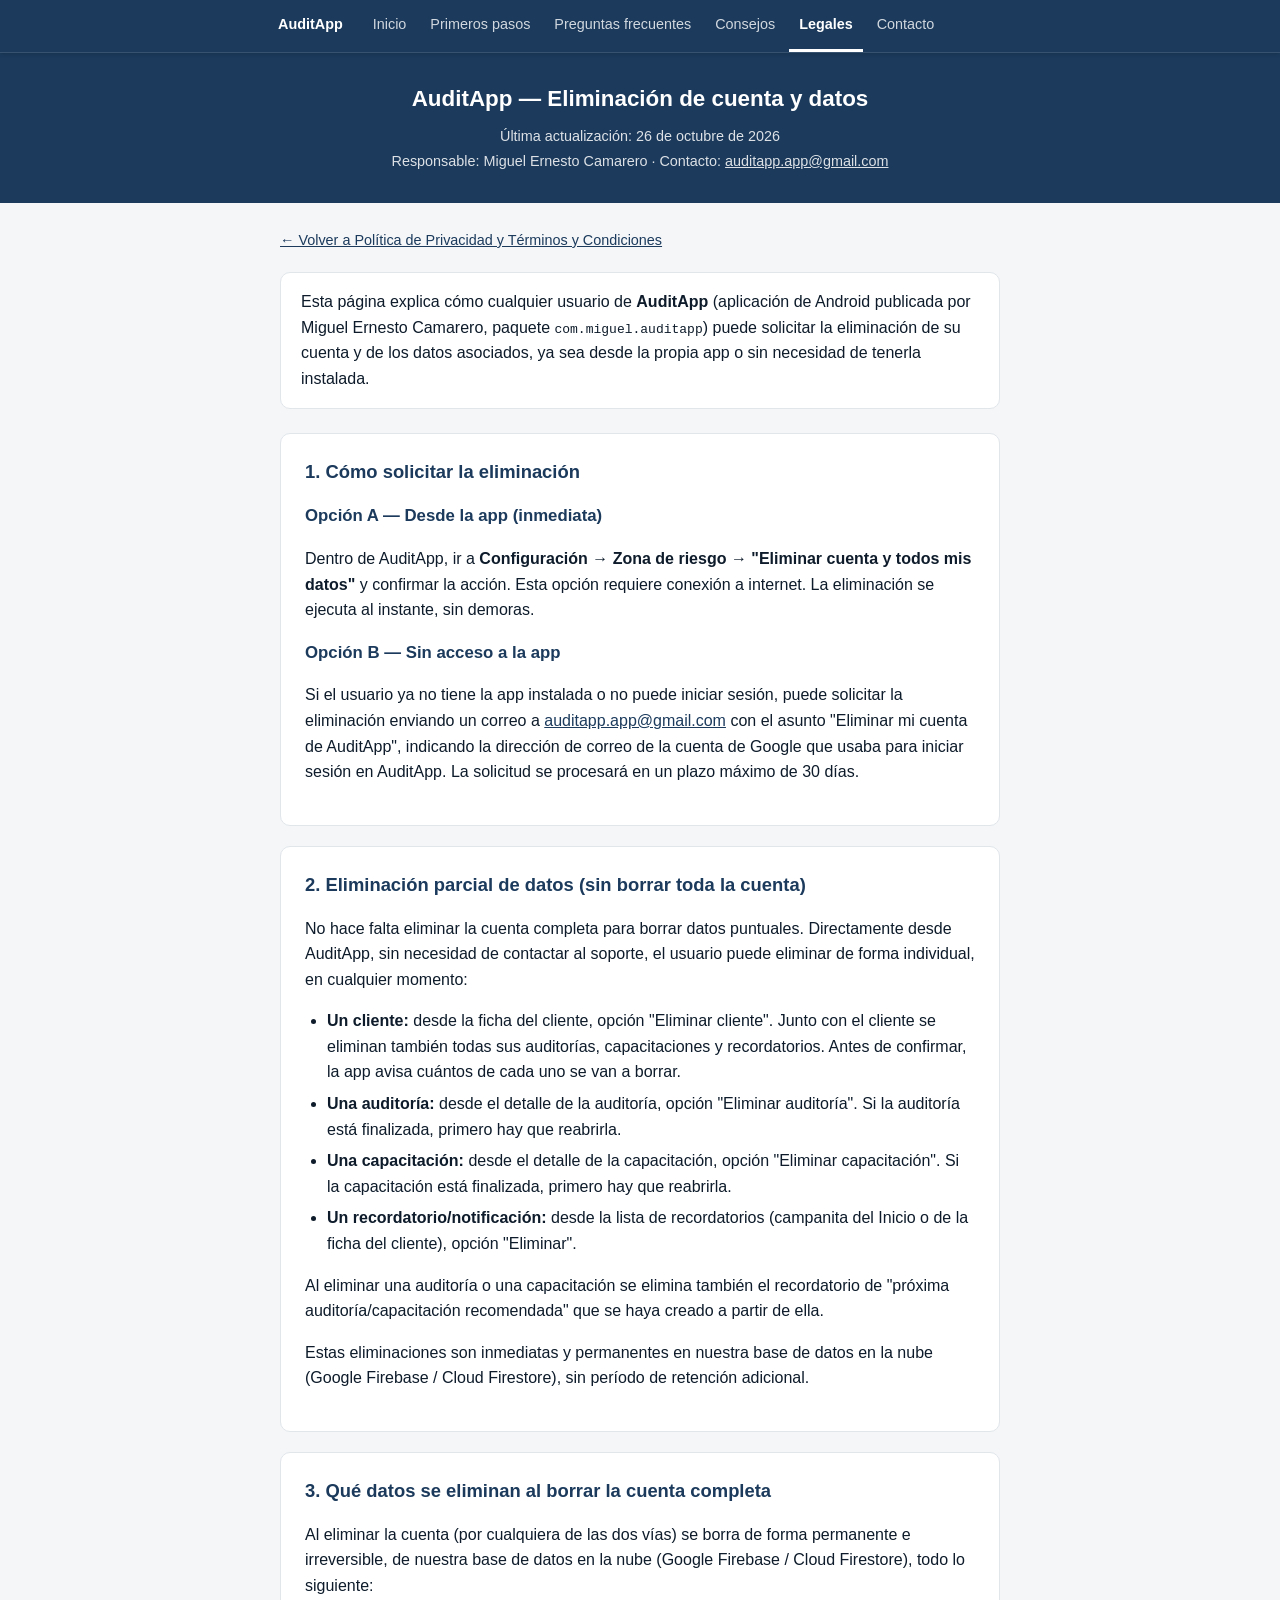
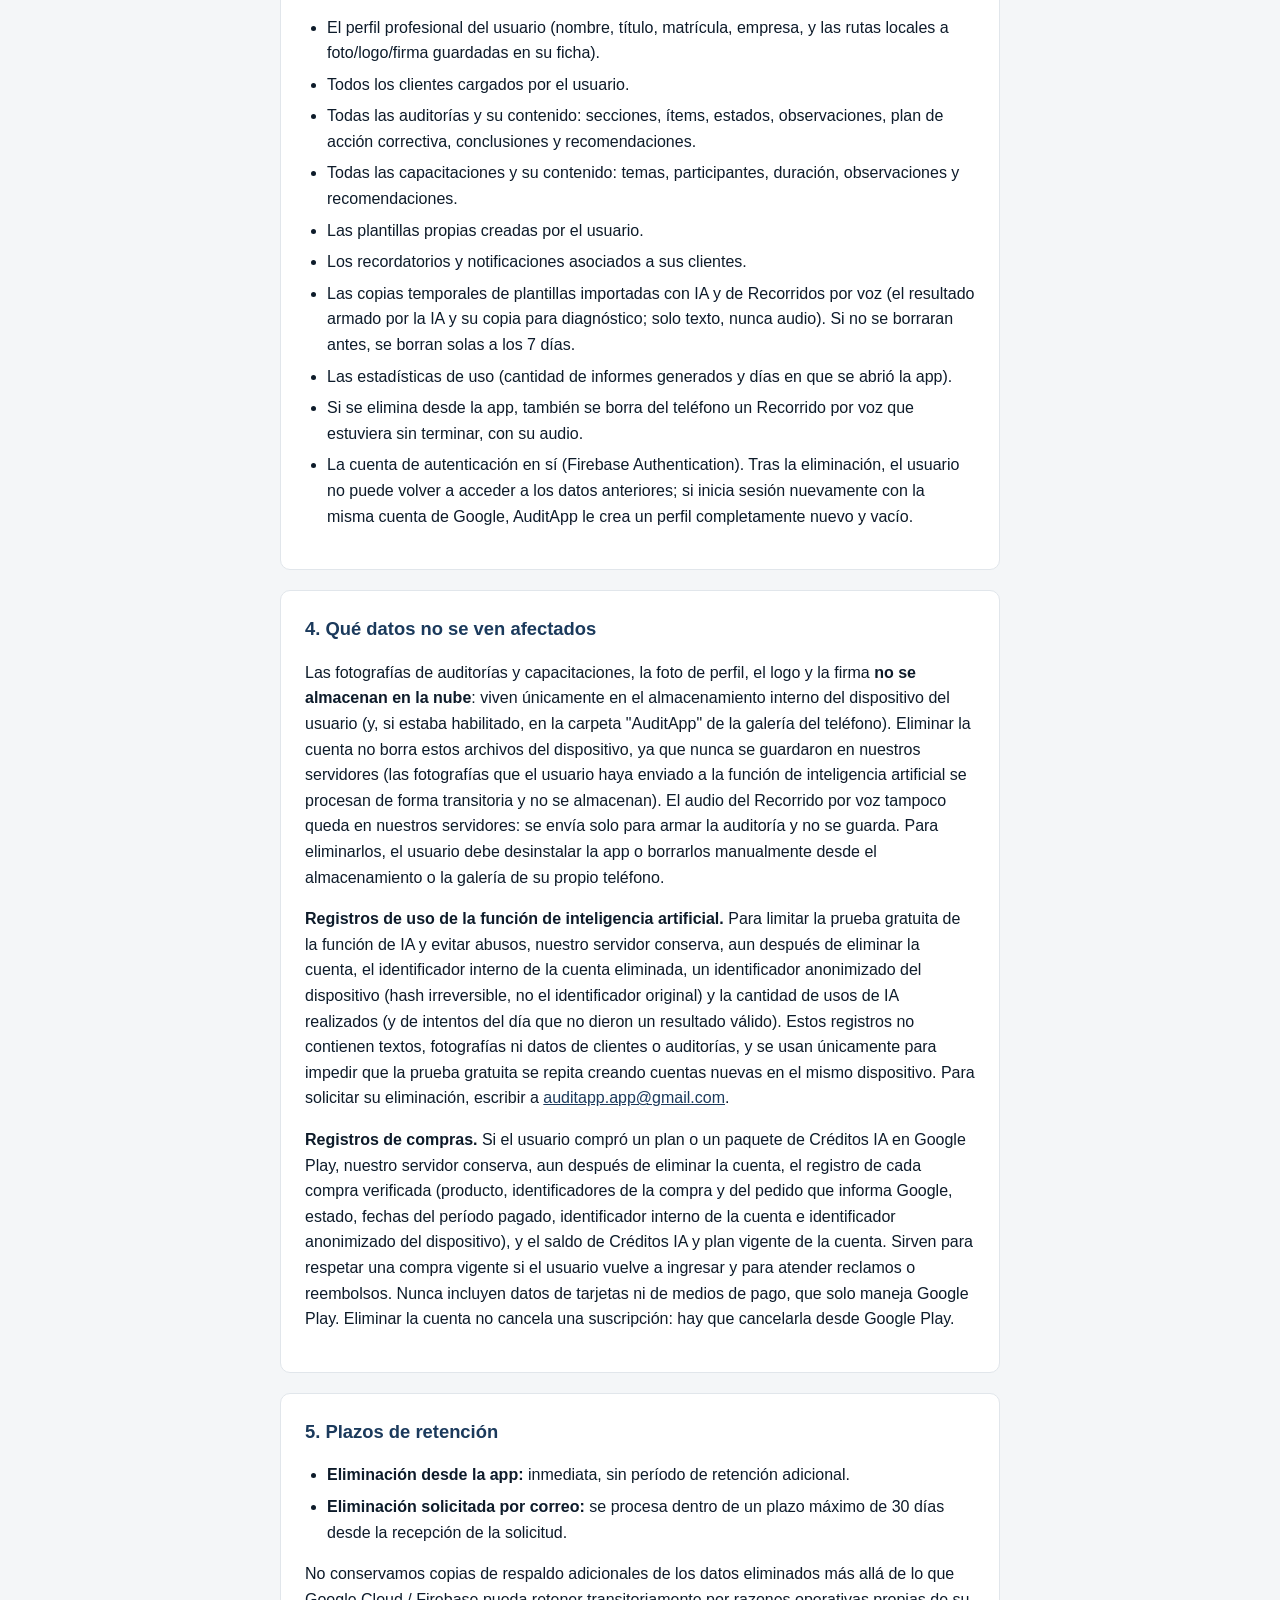
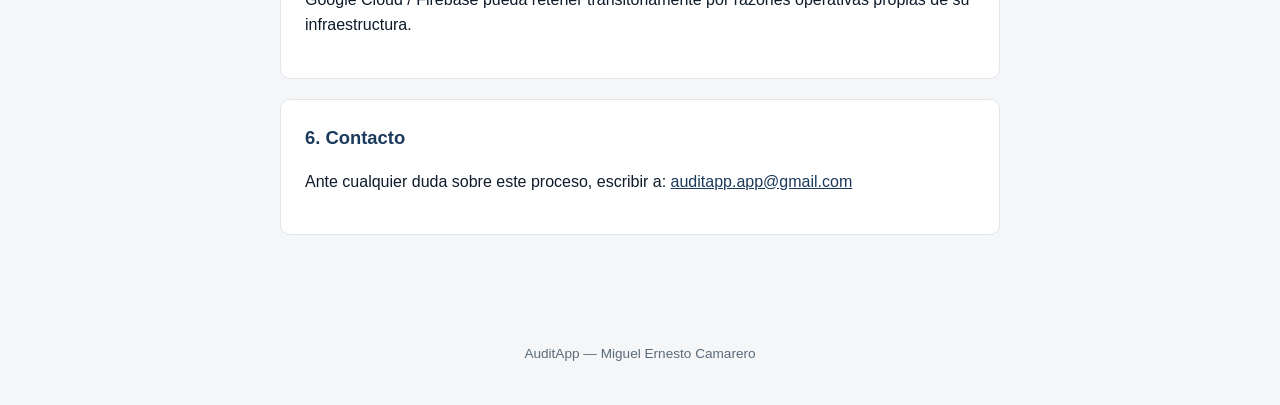
==== borrar-cuenta.html @ 8ed447f0 "Fecha de publicación de los textos de la 1.4.0: 26 de octubre de 2026" ====
<!doctype html>
<html lang="es">
<head>
<meta charset="utf-8">
<meta name="viewport" content="width=device-width, initial-scale=1">
<title>AuditApp — Eliminación de cuenta y datos</title>
<style>
  :root {
    color-scheme: light;
    --azul: #1B3A5C;
    --texto: #0D1B2A;
    --texto-sec: #5A6A7A;
    --fondo: #F4F6F8;
    --borde: #E1E6EB;
  }
  * { box-sizing: border-box; }
  body {
    margin: 0;
    background: var(--fondo);
    color: var(--texto);
    font-family: -apple-system, BlinkMacSystemFont, "Segoe UI", Roboto, Helvetica, Arial, sans-serif;
    line-height: 1.6;
  }
  header {
    background: var(--azul);
    color: #fff;
    padding: 28px 20px;
    text-align: center;
  }
  header h1 {
    margin: 0 0 8px;
    font-size: 1.4rem;
  }
  header p {
    margin: 2px 0;
    opacity: 0.85;
    font-size: 0.9rem;
  }
  main {
    max-width: 760px;
    margin: 0 auto;
    padding: 24px 20px 64px;
  }
  .intro {
    background: #fff;
    border: 1px solid var(--borde);
    border-radius: 10px;
    padding: 16px 20px;
    margin-bottom: 24px;
  }
  section {
    background: #fff;
    border: 1px solid var(--borde);
    border-radius: 10px;
    padding: 8px 24px 24px;
    margin-bottom: 20px;
  }
  h2 {
    color: var(--azul);
    font-size: 1.15rem;
  }
  h3 {
    color: var(--azul);
    font-size: 1.05rem;
    margin-bottom: 6px;
  }
  ul { padding-left: 22px; }
  li { margin-bottom: 6px; }
  strong.important {
    color: #C62828;
  }
  a { color: var(--azul); }
  .volver {
    display: inline-block;
    margin-bottom: 20px;
    font-size: 0.9rem;
  }
  footer {
    text-align: center;
    color: var(--texto-sec);
    font-size: 0.85rem;
    padding: 24px 20px 40px;
  }
</style>
</head>
<body>
<!-- Menú del sitio de ayuda (estilos propios para no tocar los de esta página) -->
<style>
  html{scroll-padding-top:60px}
  .sitio-nav{background:#1B3A5C;position:sticky;top:0;z-index:10;box-shadow:0 1px 4px rgba(0,0,0,.15);border-bottom:1px solid rgba(255,255,255,.12)}
  .sitio-nav .barra{max-width:760px;margin:0 auto;display:flex;align-items:center;gap:4px;padding:0 8px;overflow-x:auto;scrollbar-width:none}
  .sitio-nav .barra::-webkit-scrollbar{display:none}
  .sitio-nav a{flex:0 0 auto;color:rgba(255,255,255,.8);text-decoration:none;font-size:.9rem;padding:13px 10px;border-bottom:3px solid transparent;white-space:nowrap}
  .sitio-nav a:hover{color:#fff}
  .sitio-nav a[aria-current="page"]{color:#fff;font-weight:600;border-bottom-color:#fff}
  .sitio-nav a.marca{color:#fff;font-weight:700;margin-right:6px}
</style>
<nav class="sitio-nav" aria-label="Menú principal">
  <div class="barra">
    <a class="marca" href="inicio.html">AuditApp</a>
    <a href="inicio.html">Inicio</a>
    <a href="primeros-pasos.html">Primeros pasos</a>
    <a href="preguntas-frecuentes.html">Preguntas frecuentes</a>
    <a href="consejos.html">Consejos</a>
    <a href="legales.html" aria-current="page">Legales</a>
    <a href="contacto.html">Contacto</a>
  </div>
</nav>

<header>
  <h1>AuditApp — Eliminación de cuenta y datos</h1>
  <p>Última actualización: 26 de octubre de 2026</p>
  <p>Responsable: Miguel Ernesto Camarero · Contacto: <a href="mailto:auditapp.app@gmail.com" style="color:#fff;">auditapp.app@gmail.com</a></p>
</header>

<main>
  <a class="volver" href="./index.html">&larr; Volver a Política de Privacidad y Términos y Condiciones</a>

  <div class="intro">
    <p style="margin:0;">Esta página explica cómo cualquier usuario de <strong>AuditApp</strong> (aplicación de Android publicada por Miguel Ernesto Camarero, paquete <code>com.miguel.auditapp</code>) puede solicitar la eliminación de su cuenta y de los datos asociados, ya sea desde la propia app o sin necesidad de tenerla instalada.</p>
  </div>

  <section>
    <h2>1. Cómo solicitar la eliminación</h2>

    <h3>Opción A — Desde la app (inmediata)</h3>
    <p>Dentro de AuditApp, ir a <strong>Configuración → Zona de riesgo → "Eliminar cuenta y todos mis datos"</strong> y confirmar la acción. Esta opción requiere conexión a internet. La eliminación se ejecuta al instante, sin demoras.</p>

    <h3>Opción B — Sin acceso a la app</h3>
    <p>Si el usuario ya no tiene la app instalada o no puede iniciar sesión, puede solicitar la eliminación enviando un correo a <a href="mailto:auditapp.app@gmail.com?subject=Eliminar%20mi%20cuenta%20de%20AuditApp">auditapp.app@gmail.com</a> con el asunto "Eliminar mi cuenta de AuditApp", indicando la dirección de correo de la cuenta de Google que usaba para iniciar sesión en AuditApp. La solicitud se procesará en un plazo máximo de 30 días.</p>
  </section>

  <section>
    <h2>2. Eliminación parcial de datos (sin borrar toda la cuenta)</h2>
    <p>No hace falta eliminar la cuenta completa para borrar datos puntuales. Directamente desde AuditApp, sin necesidad de contactar al soporte, el usuario puede eliminar de forma individual, en cualquier momento:</p>
    <ul>
      <li><strong>Un cliente:</strong> desde la ficha del cliente, opción "Eliminar cliente". Junto con el cliente se eliminan también todas sus auditorías, capacitaciones y recordatorios. Antes de confirmar, la app avisa cuántos de cada uno se van a borrar.</li>
      <li><strong>Una auditoría:</strong> desde el detalle de la auditoría, opción "Eliminar auditoría". Si la auditoría está finalizada, primero hay que reabrirla.</li>
      <li><strong>Una capacitación:</strong> desde el detalle de la capacitación, opción "Eliminar capacitación". Si la capacitación está finalizada, primero hay que reabrirla.</li>
      <li><strong>Un recordatorio/notificación:</strong> desde la lista de recordatorios (campanita del Inicio o de la ficha del cliente), opción "Eliminar".</li>
    </ul>
    <p>Al eliminar una auditoría o una capacitación se elimina también el recordatorio de "próxima auditoría/capacitación recomendada" que se haya creado a partir de ella.</p>
    <p>Estas eliminaciones son inmediatas y permanentes en nuestra base de datos en la nube (Google Firebase / Cloud Firestore), sin período de retención adicional.</p>
  </section>

  <section>
    <h2>3. Qué datos se eliminan al borrar la cuenta completa</h2>
    <p>Al eliminar la cuenta (por cualquiera de las dos vías) se borra de forma permanente e irreversible, de nuestra base de datos en la nube (Google Firebase / Cloud Firestore), todo lo siguiente:</p>
    <ul>
      <li>El perfil profesional del usuario (nombre, título, matrícula, empresa, y las rutas locales a foto/logo/firma guardadas en su ficha).</li>
      <li>Todos los clientes cargados por el usuario.</li>
      <li>Todas las auditorías y su contenido: secciones, ítems, estados, observaciones, plan de acción correctiva, conclusiones y recomendaciones.</li>
      <li>Todas las capacitaciones y su contenido: temas, participantes, duración, observaciones y recomendaciones.</li>
      <li>Las plantillas propias creadas por el usuario.</li>
      <li>Los recordatorios y notificaciones asociados a sus clientes.</li>
      <li>Las copias temporales de plantillas importadas con IA y de Recorridos por voz (el resultado armado por la IA y su copia para diagnóstico; solo texto, nunca audio). Si no se borraran antes, se borran solas a los 7 días.</li>
      <li>Las estadísticas de uso (cantidad de informes generados y días en que se abrió la app).</li>
      <li>Si se elimina desde la app, también se borra del teléfono un Recorrido por voz que estuviera sin terminar, con su audio.</li>
      <li>La cuenta de autenticación en sí (Firebase Authentication). Tras la eliminación, el usuario no puede volver a acceder a los datos anteriores; si inicia sesión nuevamente con la misma cuenta de Google, AuditApp le crea un perfil completamente nuevo y vacío.</li>
    </ul>
  </section>

  <section>
    <h2>4. Qué datos no se ven afectados</h2>
    <p>Las fotografías de auditorías y capacitaciones, la foto de perfil, el logo y la firma <strong>no se almacenan en la nube</strong>: viven únicamente en el almacenamiento interno del dispositivo del usuario (y, si estaba habilitado, en la carpeta "AuditApp" de la galería del teléfono). Eliminar la cuenta no borra estos archivos del dispositivo, ya que nunca se guardaron en nuestros servidores (las fotografías que el usuario haya enviado a la función de inteligencia artificial se procesan de forma transitoria y no se almacenan). El audio del Recorrido por voz tampoco queda en nuestros servidores: se envía solo para armar la auditoría y no se guarda. Para eliminarlos, el usuario debe desinstalar la app o borrarlos manualmente desde el almacenamiento o la galería de su propio teléfono.</p>
    <p><strong>Registros de uso de la función de inteligencia artificial.</strong> Para limitar la prueba gratuita de la función de IA y evitar abusos, nuestro servidor conserva, aun después de eliminar la cuenta, el identificador interno de la cuenta eliminada, un identificador anonimizado del dispositivo (hash irreversible, no el identificador original) y la cantidad de usos de IA realizados (y de intentos del día que no dieron un resultado válido). Estos registros no contienen textos, fotografías ni datos de clientes o auditorías, y se usan únicamente para impedir que la prueba gratuita se repita creando cuentas nuevas en el mismo dispositivo. Para solicitar su eliminación, escribir a <a href="mailto:auditapp.app@gmail.com">auditapp.app@gmail.com</a>.</p>
    <p><strong>Registros de compras.</strong> Si el usuario compró un plan o un paquete de Créditos IA en Google Play, nuestro servidor conserva, aun después de eliminar la cuenta, el registro de cada compra verificada (producto, identificadores de la compra y del pedido que informa Google, estado, fechas del período pagado, identificador interno de la cuenta e identificador anonimizado del dispositivo), y el saldo de Créditos IA y plan vigente de la cuenta. Sirven para respetar una compra vigente si el usuario vuelve a ingresar y para atender reclamos o reembolsos. Nunca incluyen datos de tarjetas ni de medios de pago, que solo maneja Google Play. Eliminar la cuenta no cancela una suscripción: hay que cancelarla desde Google Play.</p>
  </section>

  <section>
    <h2>5. Plazos de retención</h2>
    <ul>
      <li><strong>Eliminación desde la app:</strong> inmediata, sin período de retención adicional.</li>
      <li><strong>Eliminación solicitada por correo:</strong> se procesa dentro de un plazo máximo de 30 días desde la recepción de la solicitud.</li>
    </ul>
    <p>No conservamos copias de respaldo adicionales de los datos eliminados más allá de lo que Google Cloud / Firebase pueda retener transitoriamente por razones operativas propias de su infraestructura.</p>
  </section>

  <section>
    <h2>6. Contacto</h2>
    <p>Ante cualquier duda sobre este proceso, escribir a: <a href="mailto:auditapp.app@gmail.com">auditapp.app@gmail.com</a></p>
  </section>
</main>

<footer>
  AuditApp — Miguel Ernesto Camarero
</footer>

</body>
</html>
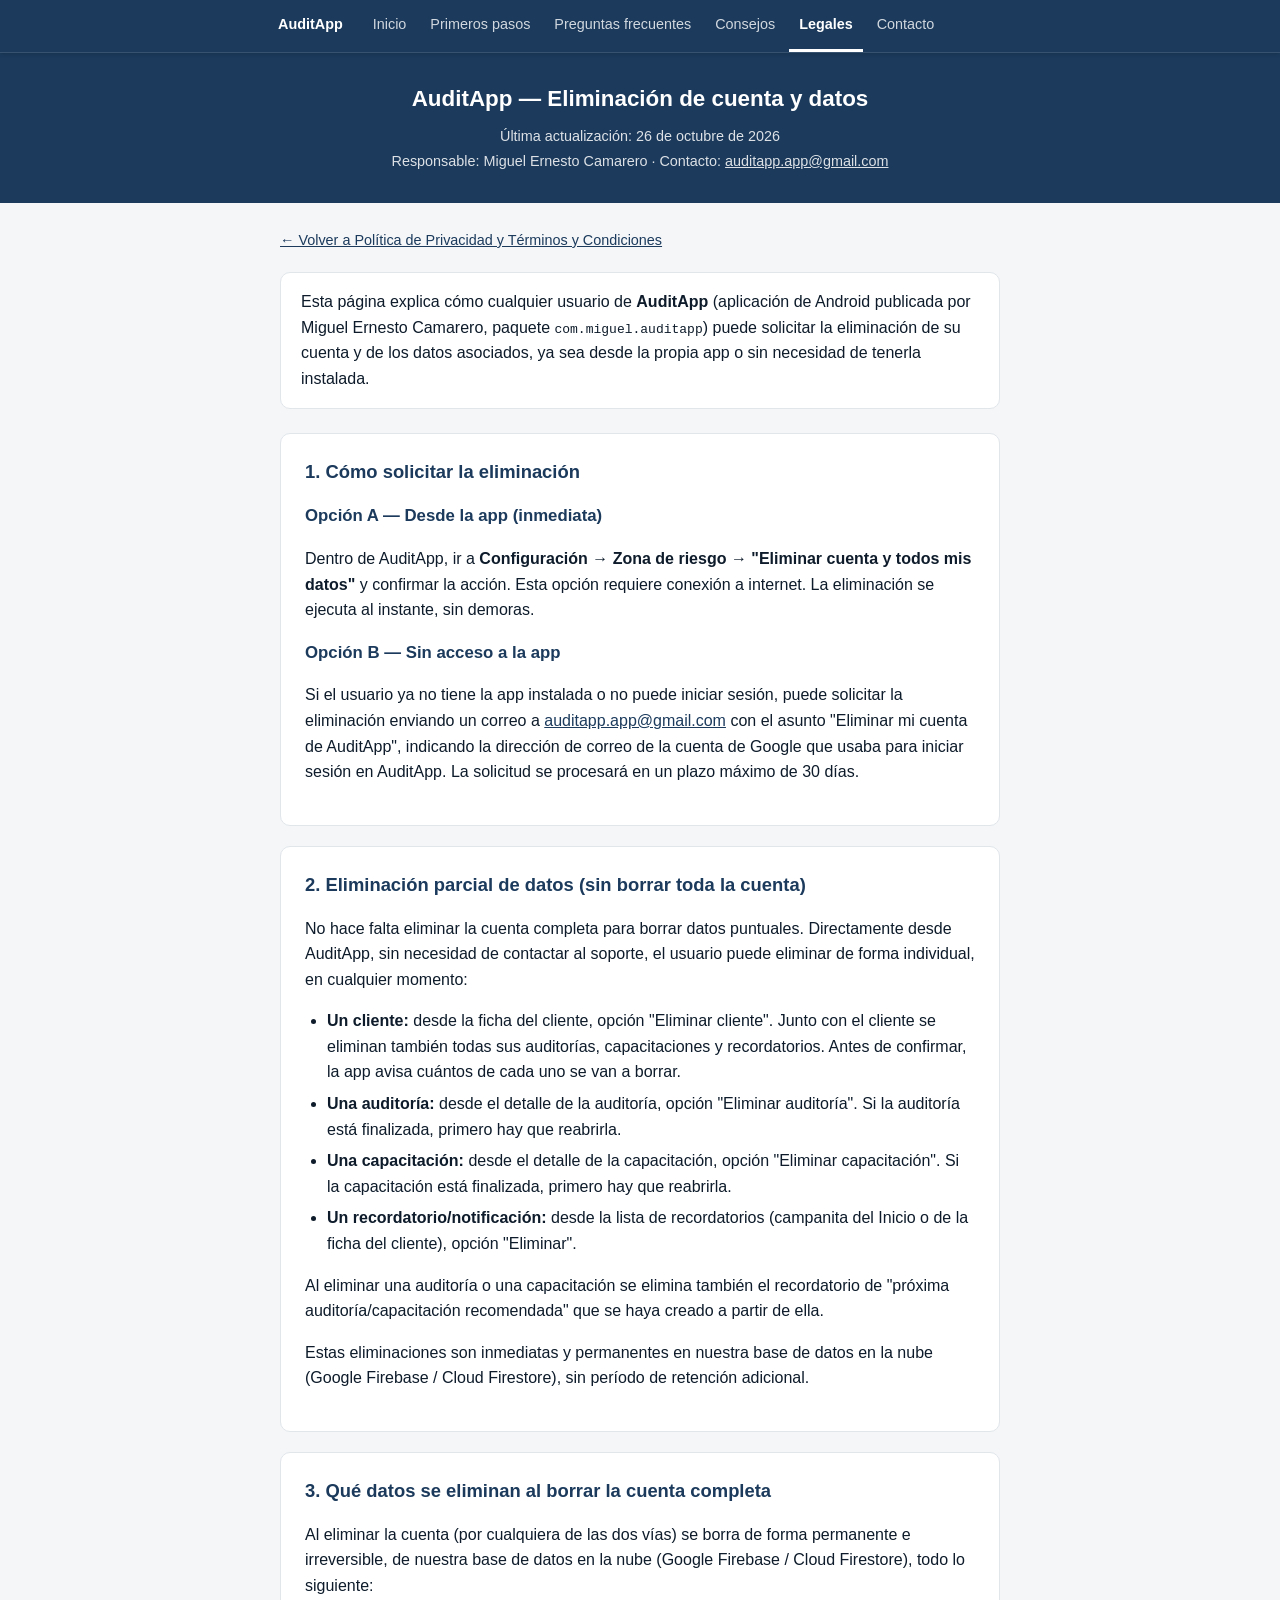
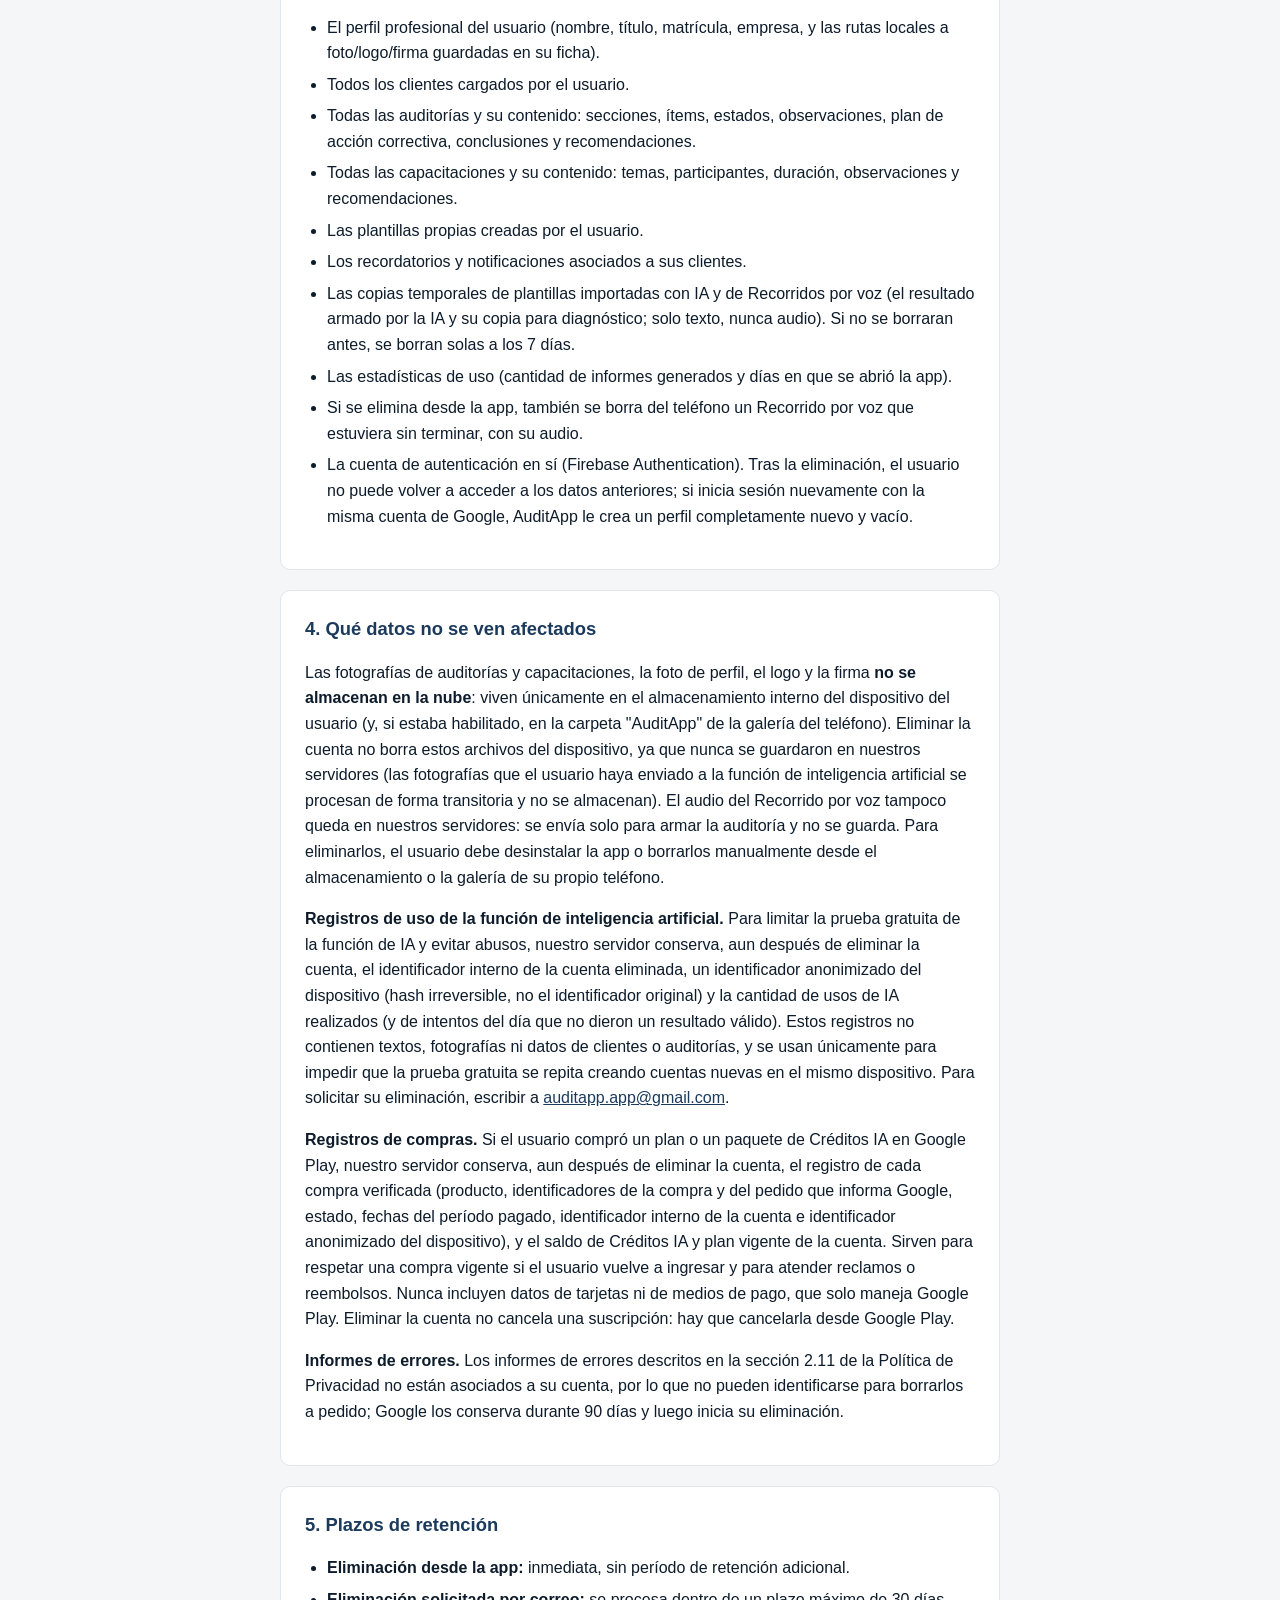
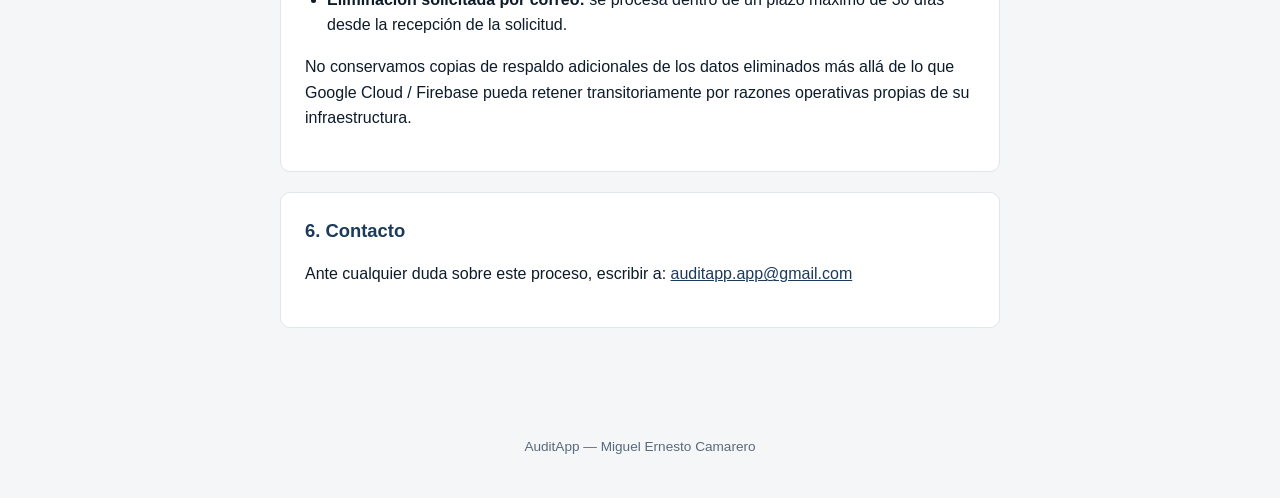
==== commit a72a21eb: "Actualiza política y borrar cuenta para la 1.4.2: informes de errores (Firebase Crashlytics) Sección" ====
--- a/borrar-cuenta.html
+++ b/borrar-cuenta.html
@@ -165,6 +165,7 @@
     <p>Las fotografías de auditorías y capacitaciones, la foto de perfil, el logo y la firma <strong>no se almacenan en la nube</strong>: viven únicamente en el almacenamiento interno del dispositivo del usuario (y, si estaba habilitado, en la carpeta "AuditApp" de la galería del teléfono). Eliminar la cuenta no borra estos archivos del dispositivo, ya que nunca se guardaron en nuestros servidores (las fotografías que el usuario haya enviado a la función de inteligencia artificial se procesan de forma transitoria y no se almacenan). El audio del Recorrido por voz tampoco queda en nuestros servidores: se envía solo para armar la auditoría y no se guarda. Para eliminarlos, el usuario debe desinstalar la app o borrarlos manualmente desde el almacenamiento o la galería de su propio teléfono.</p>
     <p><strong>Registros de uso de la función de inteligencia artificial.</strong> Para limitar la prueba gratuita de la función de IA y evitar abusos, nuestro servidor conserva, aun después de eliminar la cuenta, el identificador interno de la cuenta eliminada, un identificador anonimizado del dispositivo (hash irreversible, no el identificador original) y la cantidad de usos de IA realizados (y de intentos del día que no dieron un resultado válido). Estos registros no contienen textos, fotografías ni datos de clientes o auditorías, y se usan únicamente para impedir que la prueba gratuita se repita creando cuentas nuevas en el mismo dispositivo. Para solicitar su eliminación, escribir a <a href="mailto:auditapp.app@gmail.com">auditapp.app@gmail.com</a>.</p>
     <p><strong>Registros de compras.</strong> Si el usuario compró un plan o un paquete de Créditos IA en Google Play, nuestro servidor conserva, aun después de eliminar la cuenta, el registro de cada compra verificada (producto, identificadores de la compra y del pedido que informa Google, estado, fechas del período pagado, identificador interno de la cuenta e identificador anonimizado del dispositivo), y el saldo de Créditos IA y plan vigente de la cuenta. Sirven para respetar una compra vigente si el usuario vuelve a ingresar y para atender reclamos o reembolsos. Nunca incluyen datos de tarjetas ni de medios de pago, que solo maneja Google Play. Eliminar la cuenta no cancela una suscripción: hay que cancelarla desde Google Play.</p>
+    <p><strong>Informes de errores.</strong> Los informes de errores descritos en la sección 2.11 de la Política de Privacidad no están asociados a su cuenta, por lo que no pueden identificarse para borrarlos a pedido; Google los conserva durante 90 días y luego inicia su eliminación.</p>
   </section>
 
   <section>
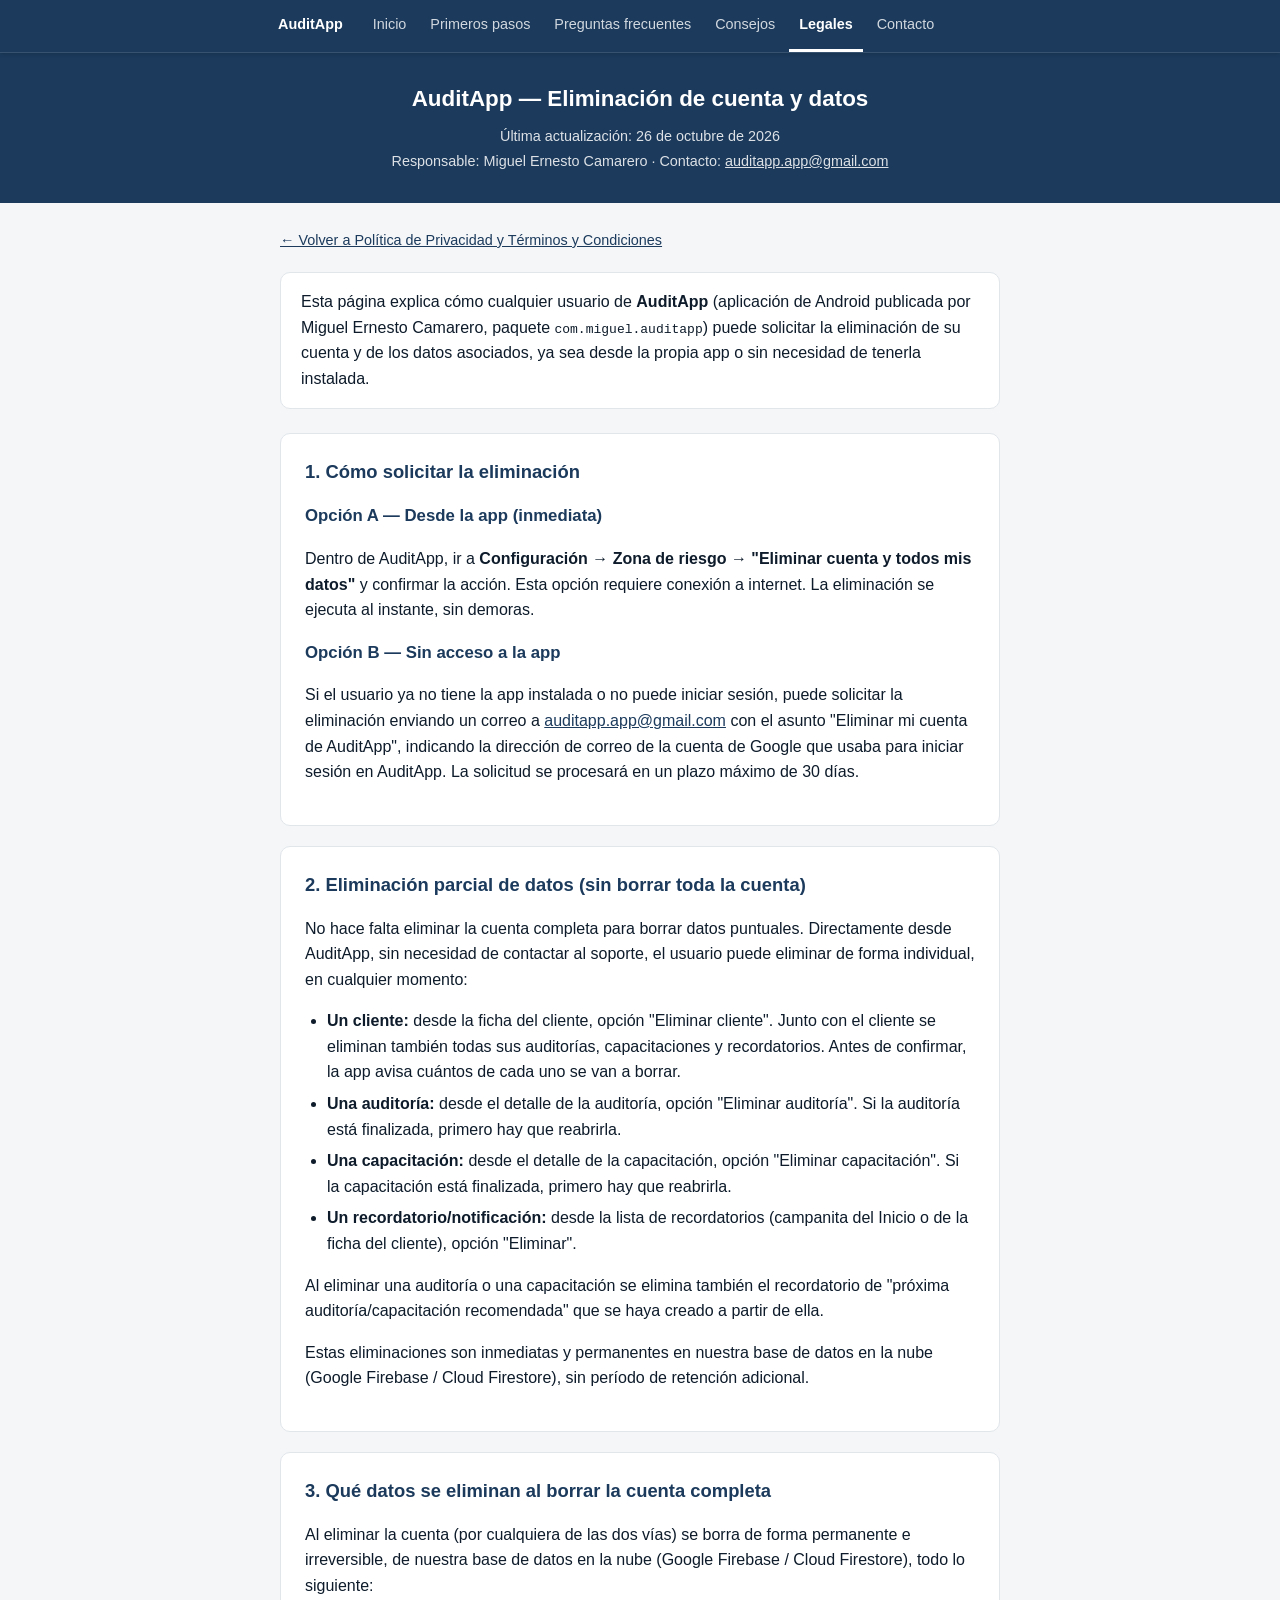
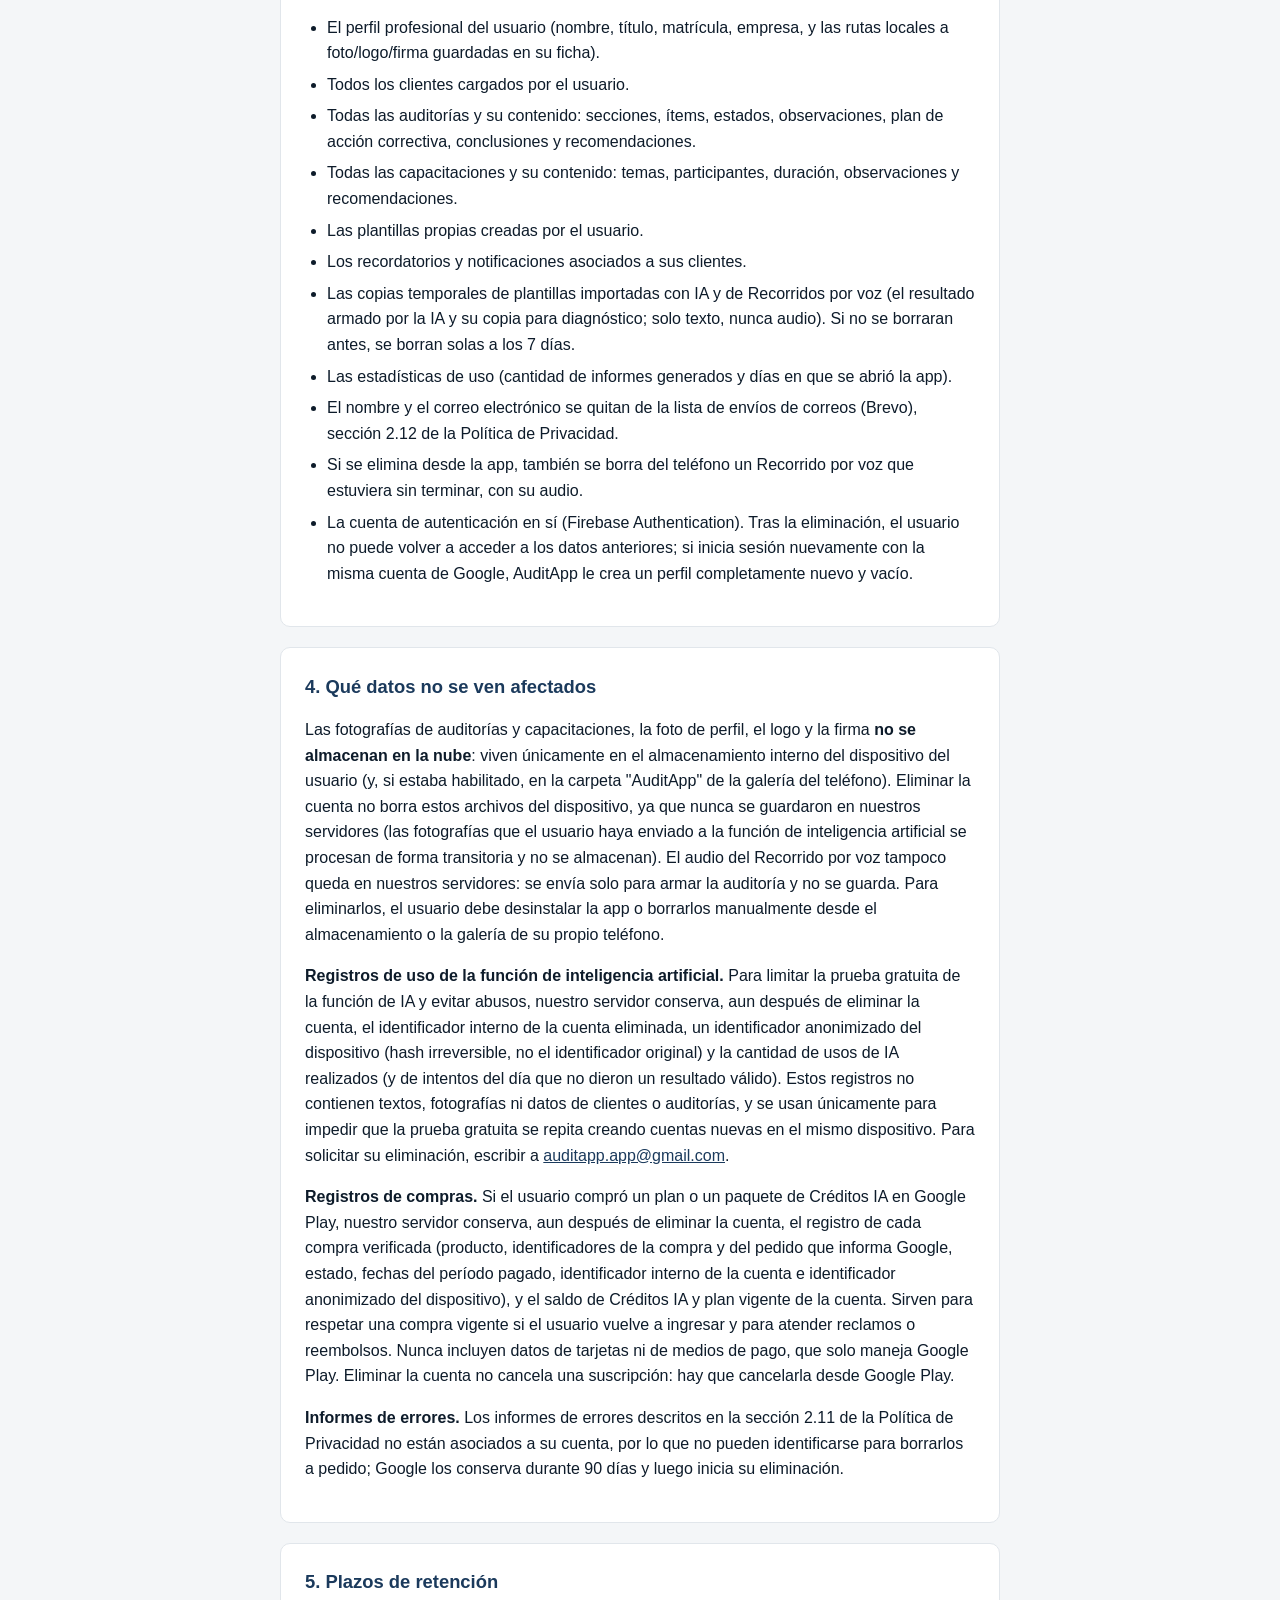
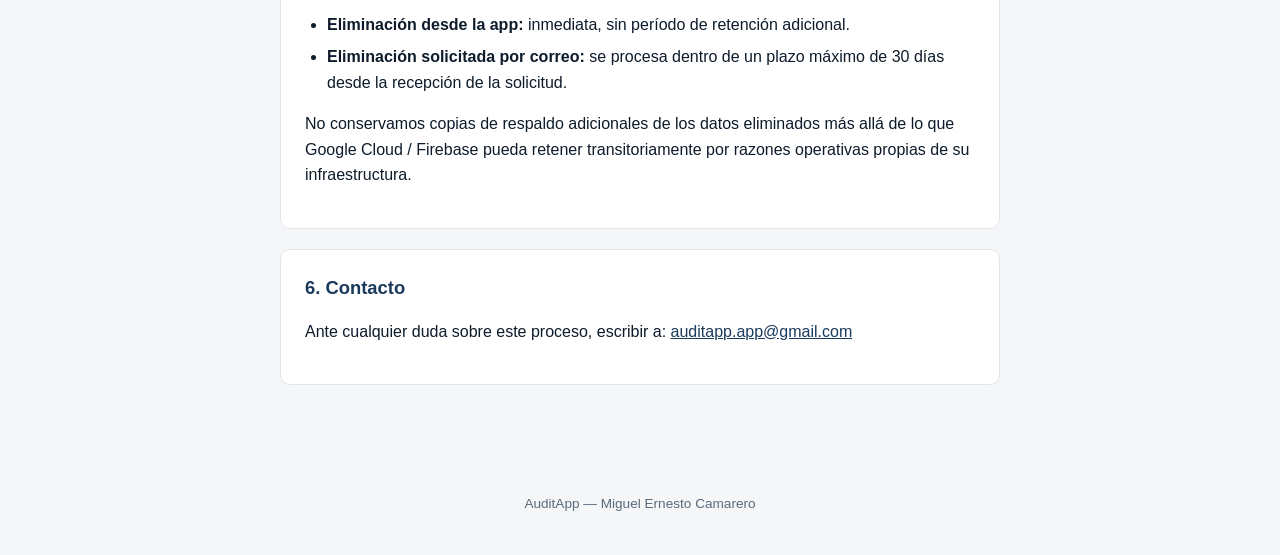
==== commit a41be57d: "Política para la 1.4.2: comunicaciones por correo electrónico (Brevo) Sección 2.12 nueva (novedades," ====
--- a/borrar-cuenta.html
+++ b/borrar-cuenta.html
@@ -155,6 +155,7 @@
       <li>Los recordatorios y notificaciones asociados a sus clientes.</li>
       <li>Las copias temporales de plantillas importadas con IA y de Recorridos por voz (el resultado armado por la IA y su copia para diagnóstico; solo texto, nunca audio). Si no se borraran antes, se borran solas a los 7 días.</li>
       <li>Las estadísticas de uso (cantidad de informes generados y días en que se abrió la app).</li>
+      <li>El nombre y el correo electrónico se quitan de la lista de envíos de correos (Brevo), sección 2.12 de la Política de Privacidad.</li>
       <li>Si se elimina desde la app, también se borra del teléfono un Recorrido por voz que estuviera sin terminar, con su audio.</li>
       <li>La cuenta de autenticación en sí (Firebase Authentication). Tras la eliminación, el usuario no puede volver a acceder a los datos anteriores; si inicia sesión nuevamente con la misma cuenta de Google, AuditApp le crea un perfil completamente nuevo y vacío.</li>
     </ul>
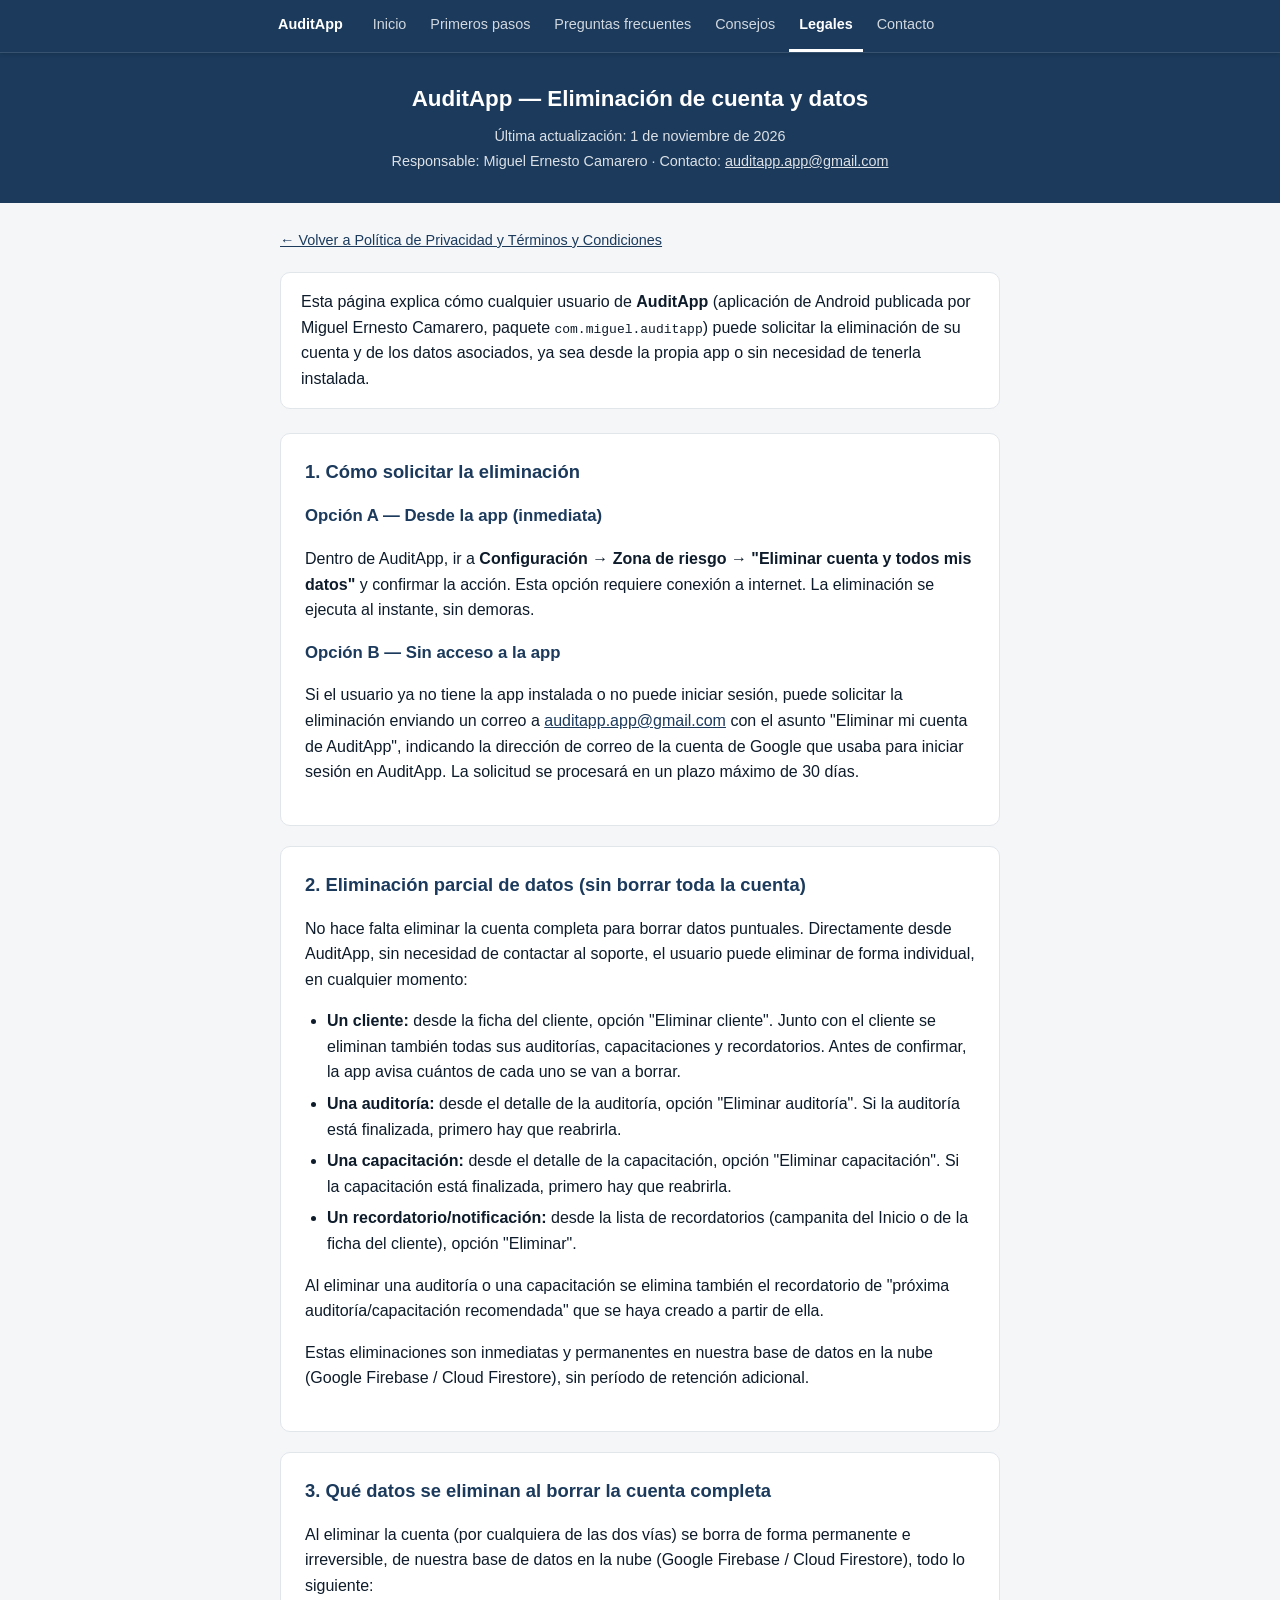
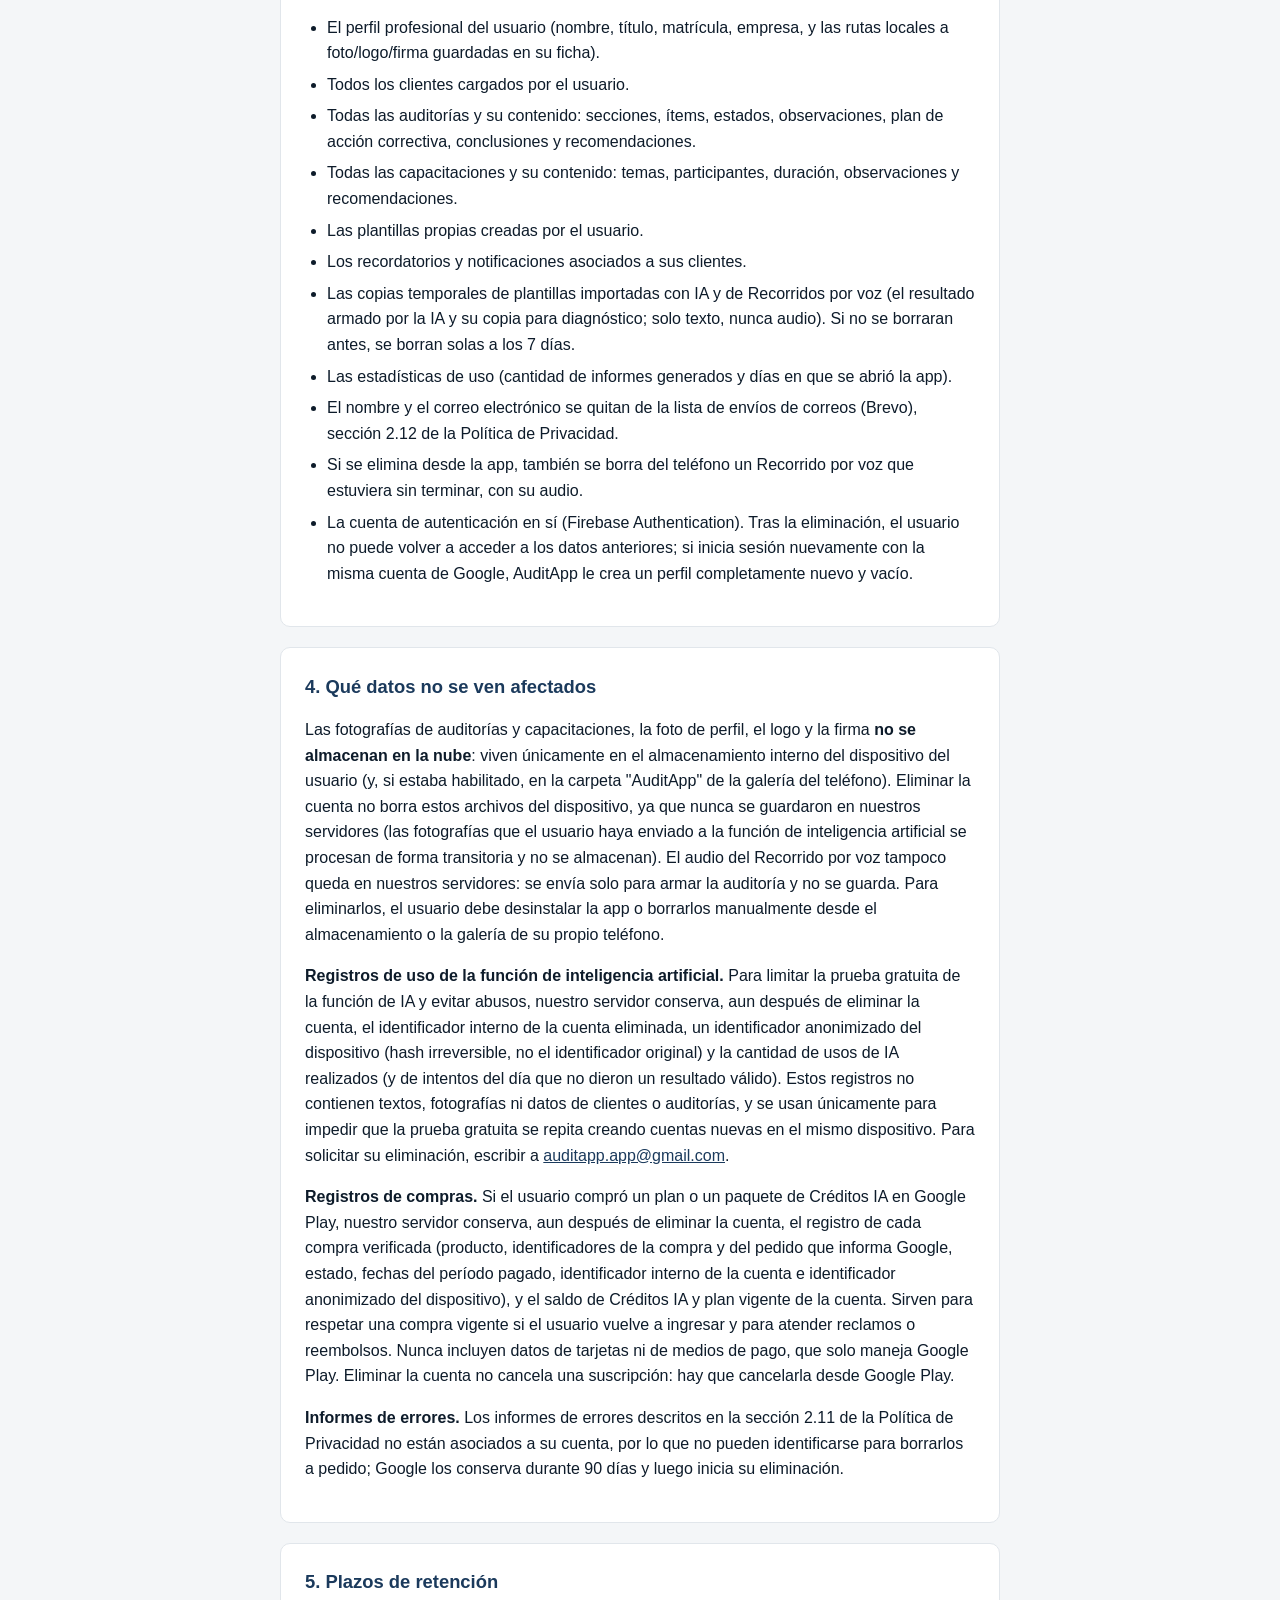
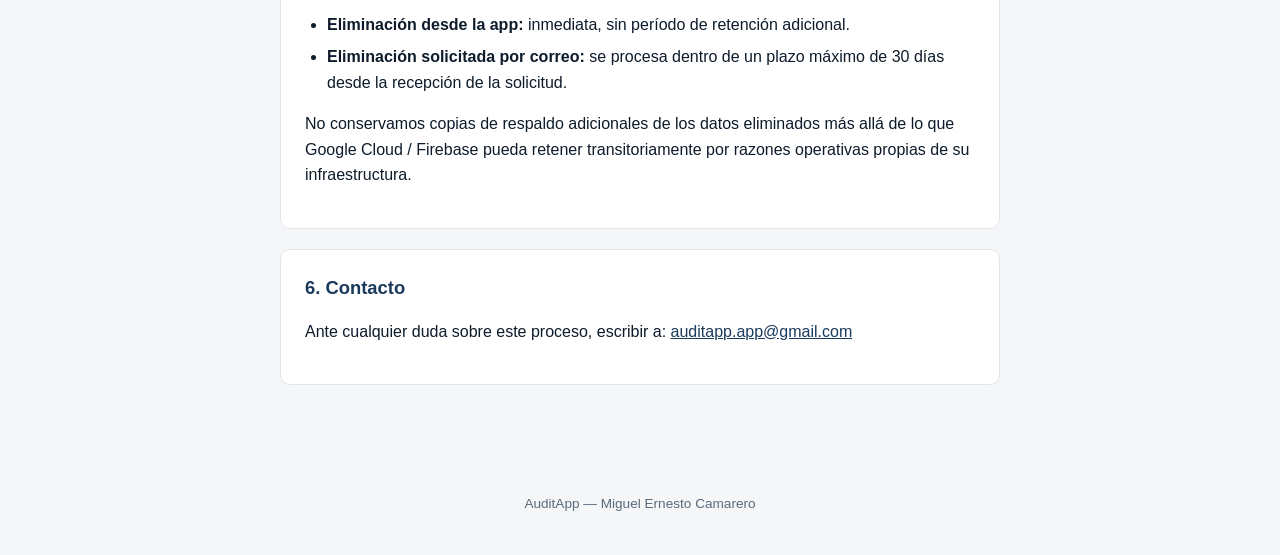
==== commit 3abf79af: "Fecha de publicación de los textos de la 1.4.2: 1 de noviembre de 2026 Co-Authored-By: Claude Opus 5" ====
--- a/borrar-cuenta.html
+++ b/borrar-cuenta.html
@@ -109,7 +109,7 @@
 
 <header>
   <h1>AuditApp — Eliminación de cuenta y datos</h1>
-  <p>Última actualización: 26 de octubre de 2026</p>
+  <p>Última actualización: 1 de noviembre de 2026</p>
   <p>Responsable: Miguel Ernesto Camarero · Contacto: <a href="mailto:auditapp.app@gmail.com" style="color:#fff;">auditapp.app@gmail.com</a></p>
 </header>
 
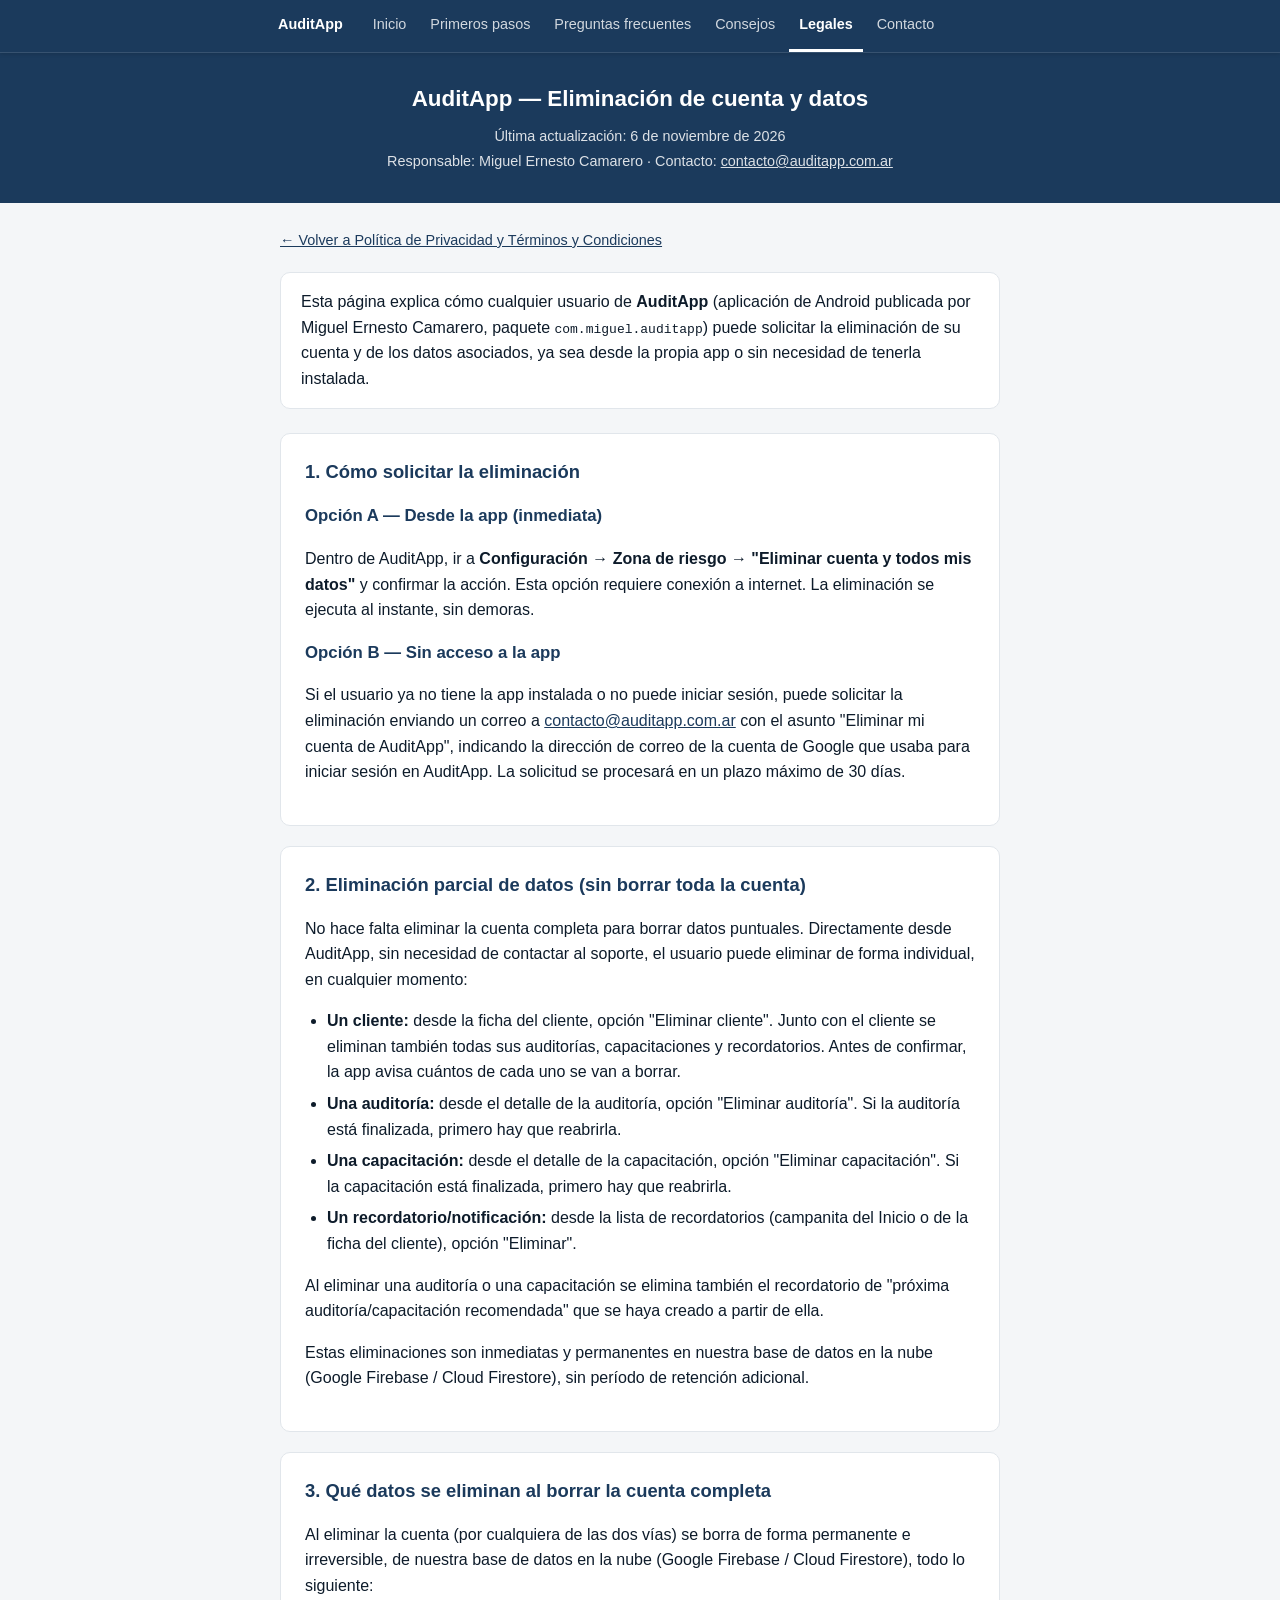
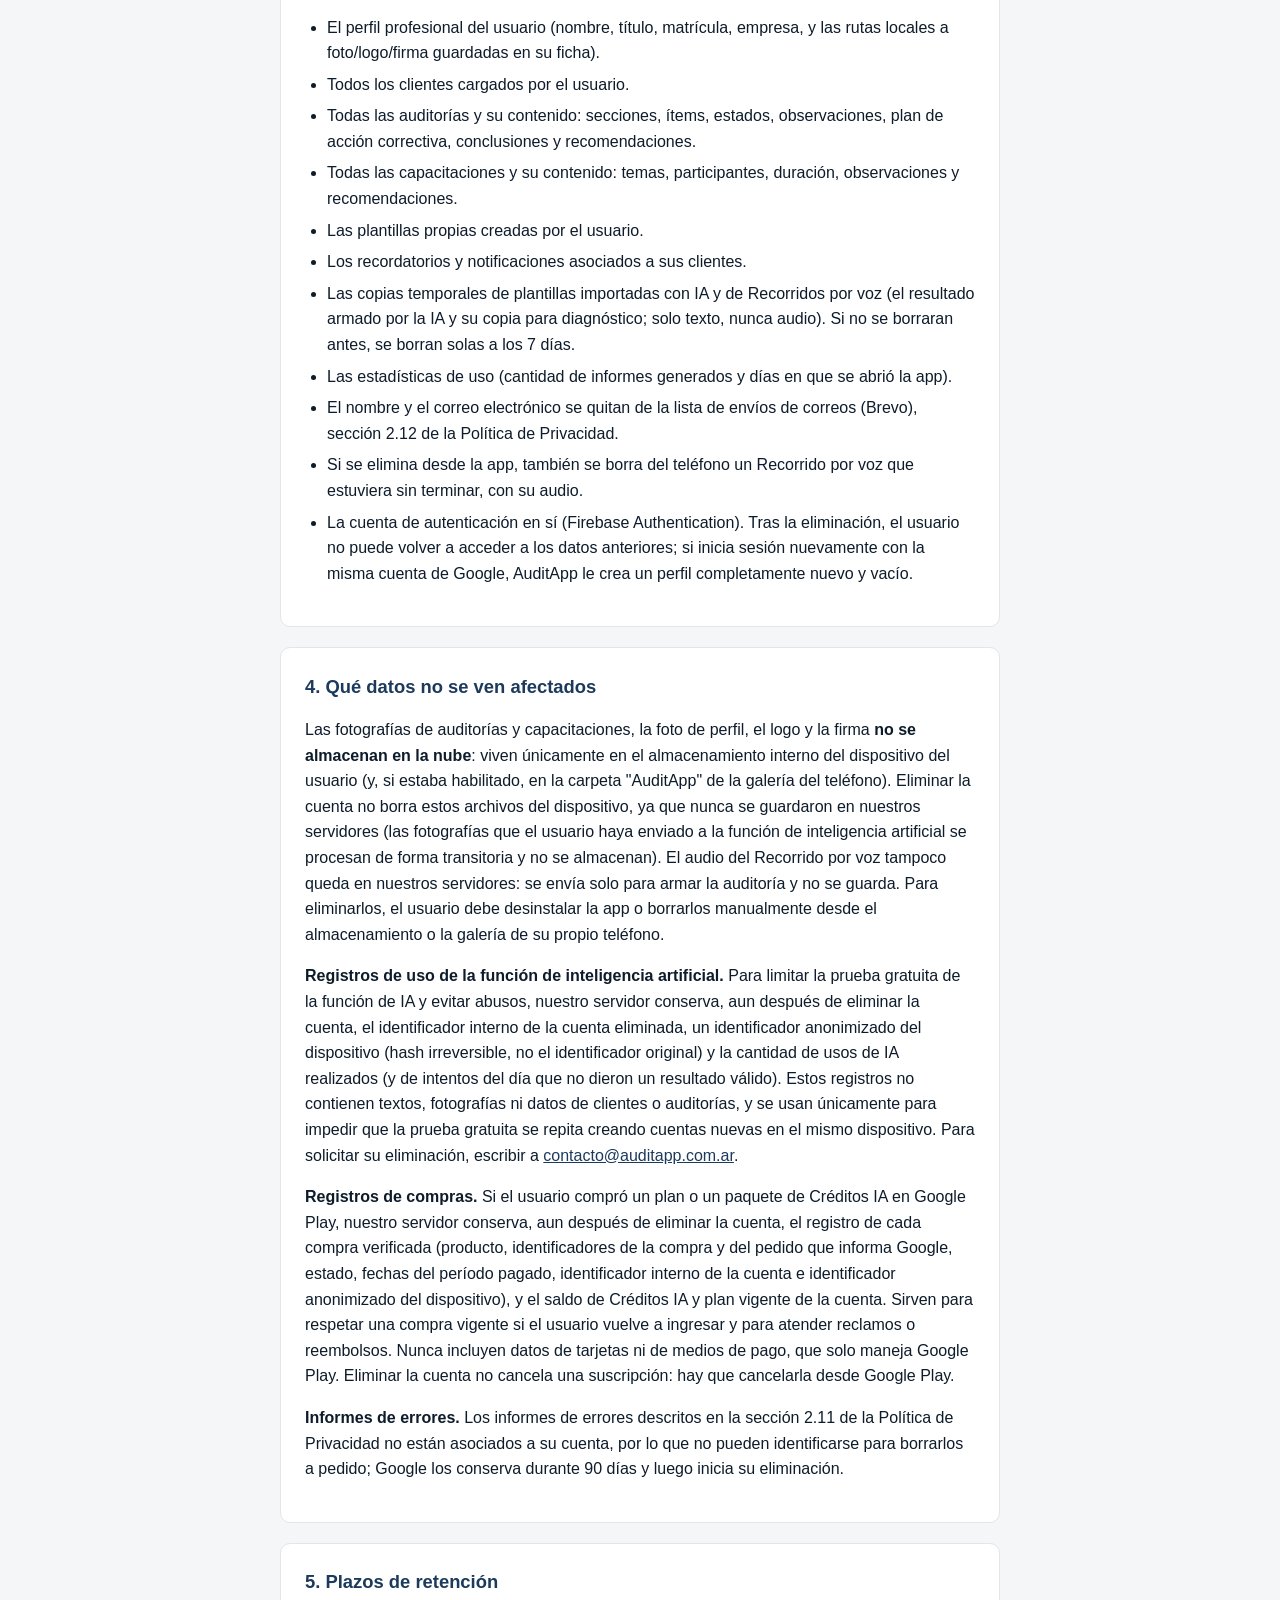
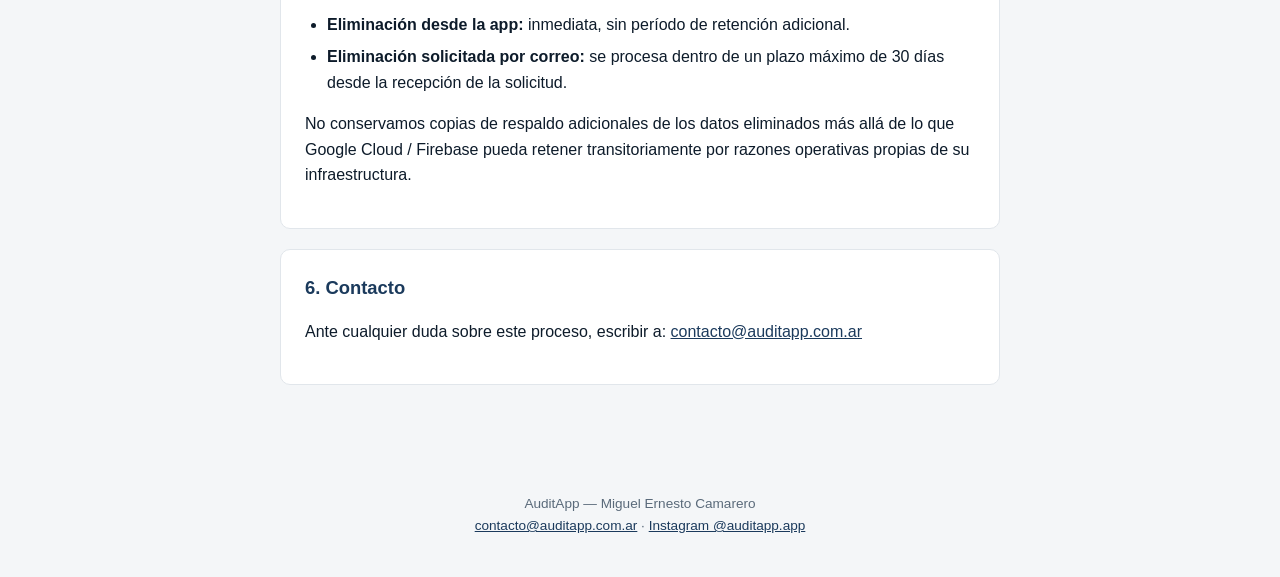
==== commit 022af657: "Contacto: contacto@auditapp.com.ar e Instagram @auditapp.app - El mail público pasa a contacto@audit" ====
--- a/borrar-cuenta.html
+++ b/borrar-cuenta.html
@@ -109,8 +109,8 @@
 
 <header>
   <h1>AuditApp — Eliminación de cuenta y datos</h1>
-  <p>Última actualización: 1 de noviembre de 2026</p>
-  <p>Responsable: Miguel Ernesto Camarero · Contacto: <a href="mailto:auditapp.app@gmail.com" style="color:#fff;">auditapp.app@gmail.com</a></p>
+  <p>Última actualización: 6 de noviembre de 2026</p>
+  <p>Responsable: Miguel Ernesto Camarero · Contacto: <a href="mailto:contacto@auditapp.com.ar" style="color:#fff;">contacto@auditapp.com.ar</a></p>
 </header>
 
 <main>
@@ -127,7 +127,7 @@
     <p>Dentro de AuditApp, ir a <strong>Configuración → Zona de riesgo → "Eliminar cuenta y todos mis datos"</strong> y confirmar la acción. Esta opción requiere conexión a internet. La eliminación se ejecuta al instante, sin demoras.</p>
 
     <h3>Opción B — Sin acceso a la app</h3>
-    <p>Si el usuario ya no tiene la app instalada o no puede iniciar sesión, puede solicitar la eliminación enviando un correo a <a href="mailto:auditapp.app@gmail.com?subject=Eliminar%20mi%20cuenta%20de%20AuditApp">auditapp.app@gmail.com</a> con el asunto "Eliminar mi cuenta de AuditApp", indicando la dirección de correo de la cuenta de Google que usaba para iniciar sesión en AuditApp. La solicitud se procesará en un plazo máximo de 30 días.</p>
+    <p>Si el usuario ya no tiene la app instalada o no puede iniciar sesión, puede solicitar la eliminación enviando un correo a <a href="mailto:contacto@auditapp.com.ar?subject=Eliminar%20mi%20cuenta%20de%20AuditApp">contacto@auditapp.com.ar</a> con el asunto "Eliminar mi cuenta de AuditApp", indicando la dirección de correo de la cuenta de Google que usaba para iniciar sesión en AuditApp. La solicitud se procesará en un plazo máximo de 30 días.</p>
   </section>
 
   <section>
@@ -164,7 +164,7 @@
   <section>
     <h2>4. Qué datos no se ven afectados</h2>
     <p>Las fotografías de auditorías y capacitaciones, la foto de perfil, el logo y la firma <strong>no se almacenan en la nube</strong>: viven únicamente en el almacenamiento interno del dispositivo del usuario (y, si estaba habilitado, en la carpeta "AuditApp" de la galería del teléfono). Eliminar la cuenta no borra estos archivos del dispositivo, ya que nunca se guardaron en nuestros servidores (las fotografías que el usuario haya enviado a la función de inteligencia artificial se procesan de forma transitoria y no se almacenan). El audio del Recorrido por voz tampoco queda en nuestros servidores: se envía solo para armar la auditoría y no se guarda. Para eliminarlos, el usuario debe desinstalar la app o borrarlos manualmente desde el almacenamiento o la galería de su propio teléfono.</p>
-    <p><strong>Registros de uso de la función de inteligencia artificial.</strong> Para limitar la prueba gratuita de la función de IA y evitar abusos, nuestro servidor conserva, aun después de eliminar la cuenta, el identificador interno de la cuenta eliminada, un identificador anonimizado del dispositivo (hash irreversible, no el identificador original) y la cantidad de usos de IA realizados (y de intentos del día que no dieron un resultado válido). Estos registros no contienen textos, fotografías ni datos de clientes o auditorías, y se usan únicamente para impedir que la prueba gratuita se repita creando cuentas nuevas en el mismo dispositivo. Para solicitar su eliminación, escribir a <a href="mailto:auditapp.app@gmail.com">auditapp.app@gmail.com</a>.</p>
+    <p><strong>Registros de uso de la función de inteligencia artificial.</strong> Para limitar la prueba gratuita de la función de IA y evitar abusos, nuestro servidor conserva, aun después de eliminar la cuenta, el identificador interno de la cuenta eliminada, un identificador anonimizado del dispositivo (hash irreversible, no el identificador original) y la cantidad de usos de IA realizados (y de intentos del día que no dieron un resultado válido). Estos registros no contienen textos, fotografías ni datos de clientes o auditorías, y se usan únicamente para impedir que la prueba gratuita se repita creando cuentas nuevas en el mismo dispositivo. Para solicitar su eliminación, escribir a <a href="mailto:contacto@auditapp.com.ar">contacto@auditapp.com.ar</a>.</p>
     <p><strong>Registros de compras.</strong> Si el usuario compró un plan o un paquete de Créditos IA en Google Play, nuestro servidor conserva, aun después de eliminar la cuenta, el registro de cada compra verificada (producto, identificadores de la compra y del pedido que informa Google, estado, fechas del período pagado, identificador interno de la cuenta e identificador anonimizado del dispositivo), y el saldo de Créditos IA y plan vigente de la cuenta. Sirven para respetar una compra vigente si el usuario vuelve a ingresar y para atender reclamos o reembolsos. Nunca incluyen datos de tarjetas ni de medios de pago, que solo maneja Google Play. Eliminar la cuenta no cancela una suscripción: hay que cancelarla desde Google Play.</p>
     <p><strong>Informes de errores.</strong> Los informes de errores descritos en la sección 2.11 de la Política de Privacidad no están asociados a su cuenta, por lo que no pueden identificarse para borrarlos a pedido; Google los conserva durante 90 días y luego inicia su eliminación.</p>
   </section>
@@ -180,12 +180,13 @@
 
   <section>
     <h2>6. Contacto</h2>
-    <p>Ante cualquier duda sobre este proceso, escribir a: <a href="mailto:auditapp.app@gmail.com">auditapp.app@gmail.com</a></p>
+    <p>Ante cualquier duda sobre este proceso, escribir a: <a href="mailto:contacto@auditapp.com.ar">contacto@auditapp.com.ar</a></p>
   </section>
 </main>
 
 <footer>
-  AuditApp — Miguel Ernesto Camarero
+  AuditApp — Miguel Ernesto Camarero<br>
+  <a href="mailto:contacto@auditapp.com.ar">contacto@auditapp.com.ar</a> · <a href="https://www.instagram.com/auditapp.app/">Instagram @auditapp.app</a>
 </footer>
 
 </body>
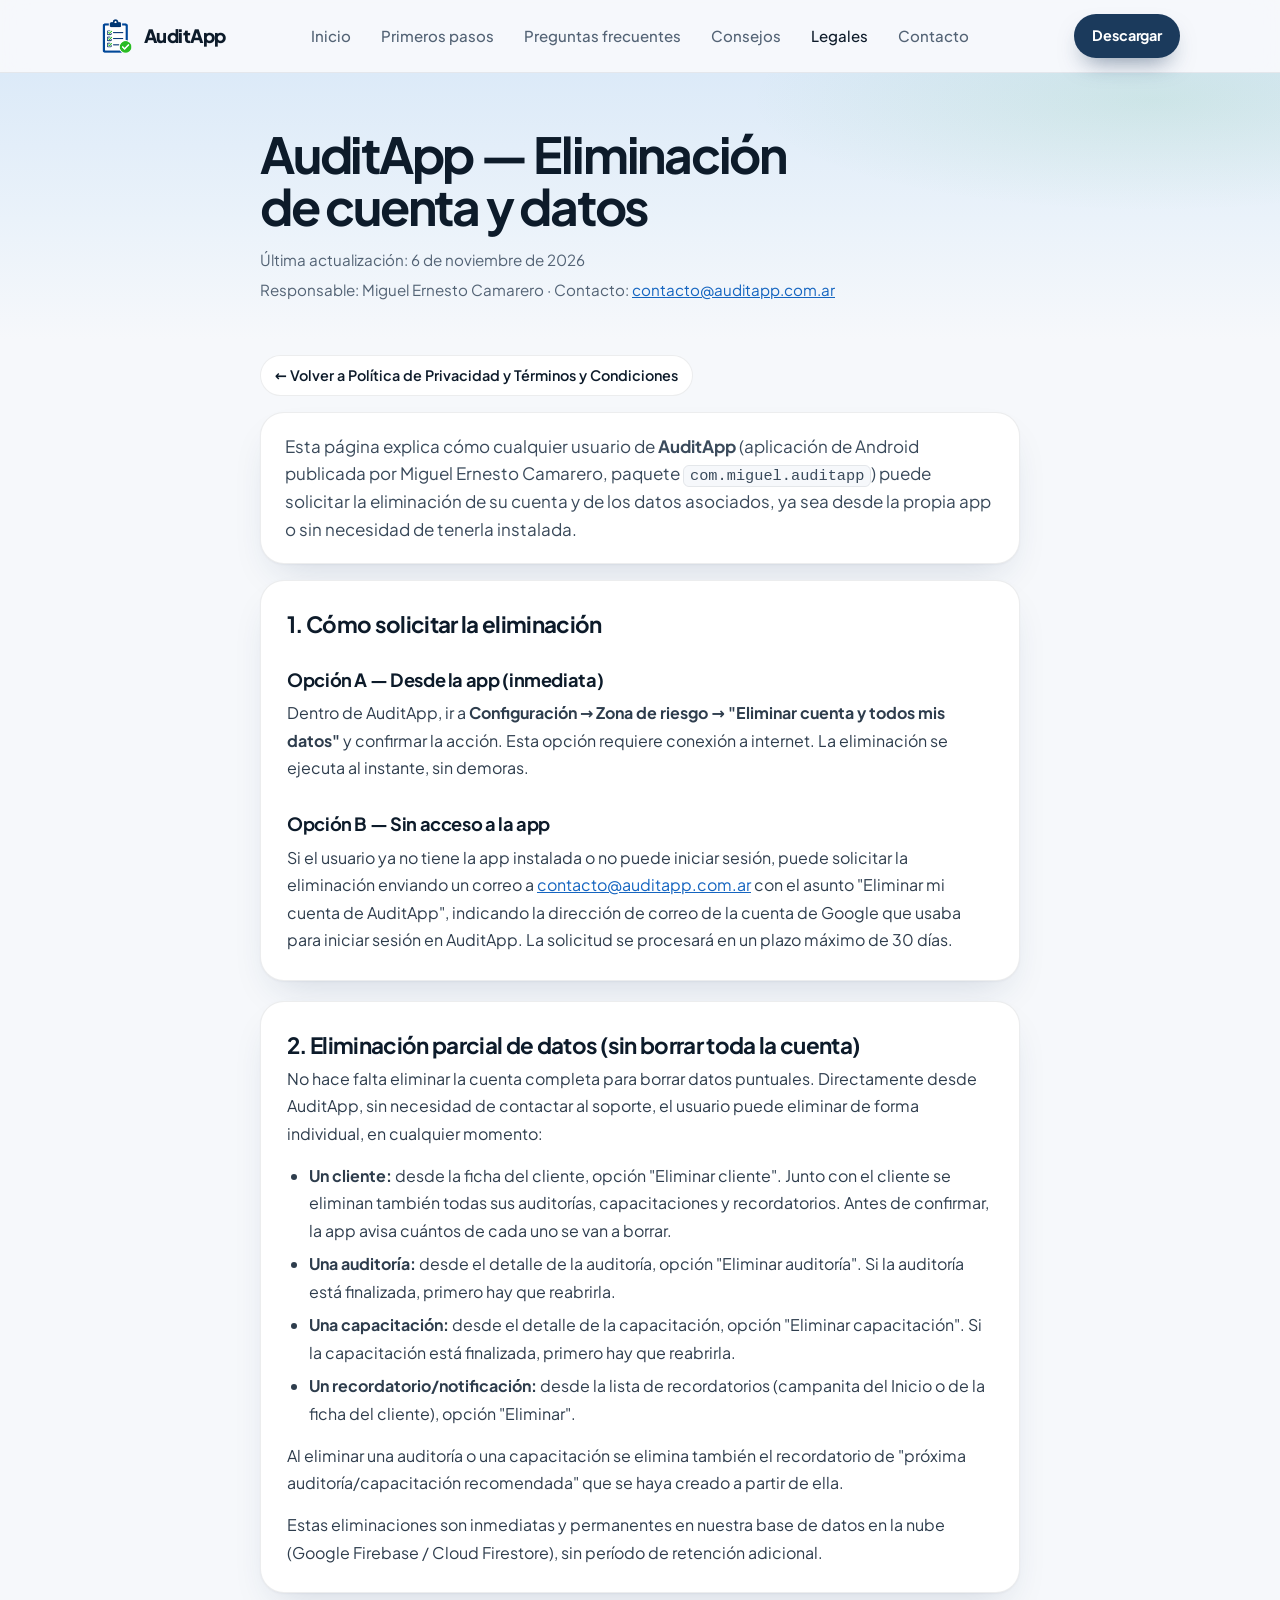
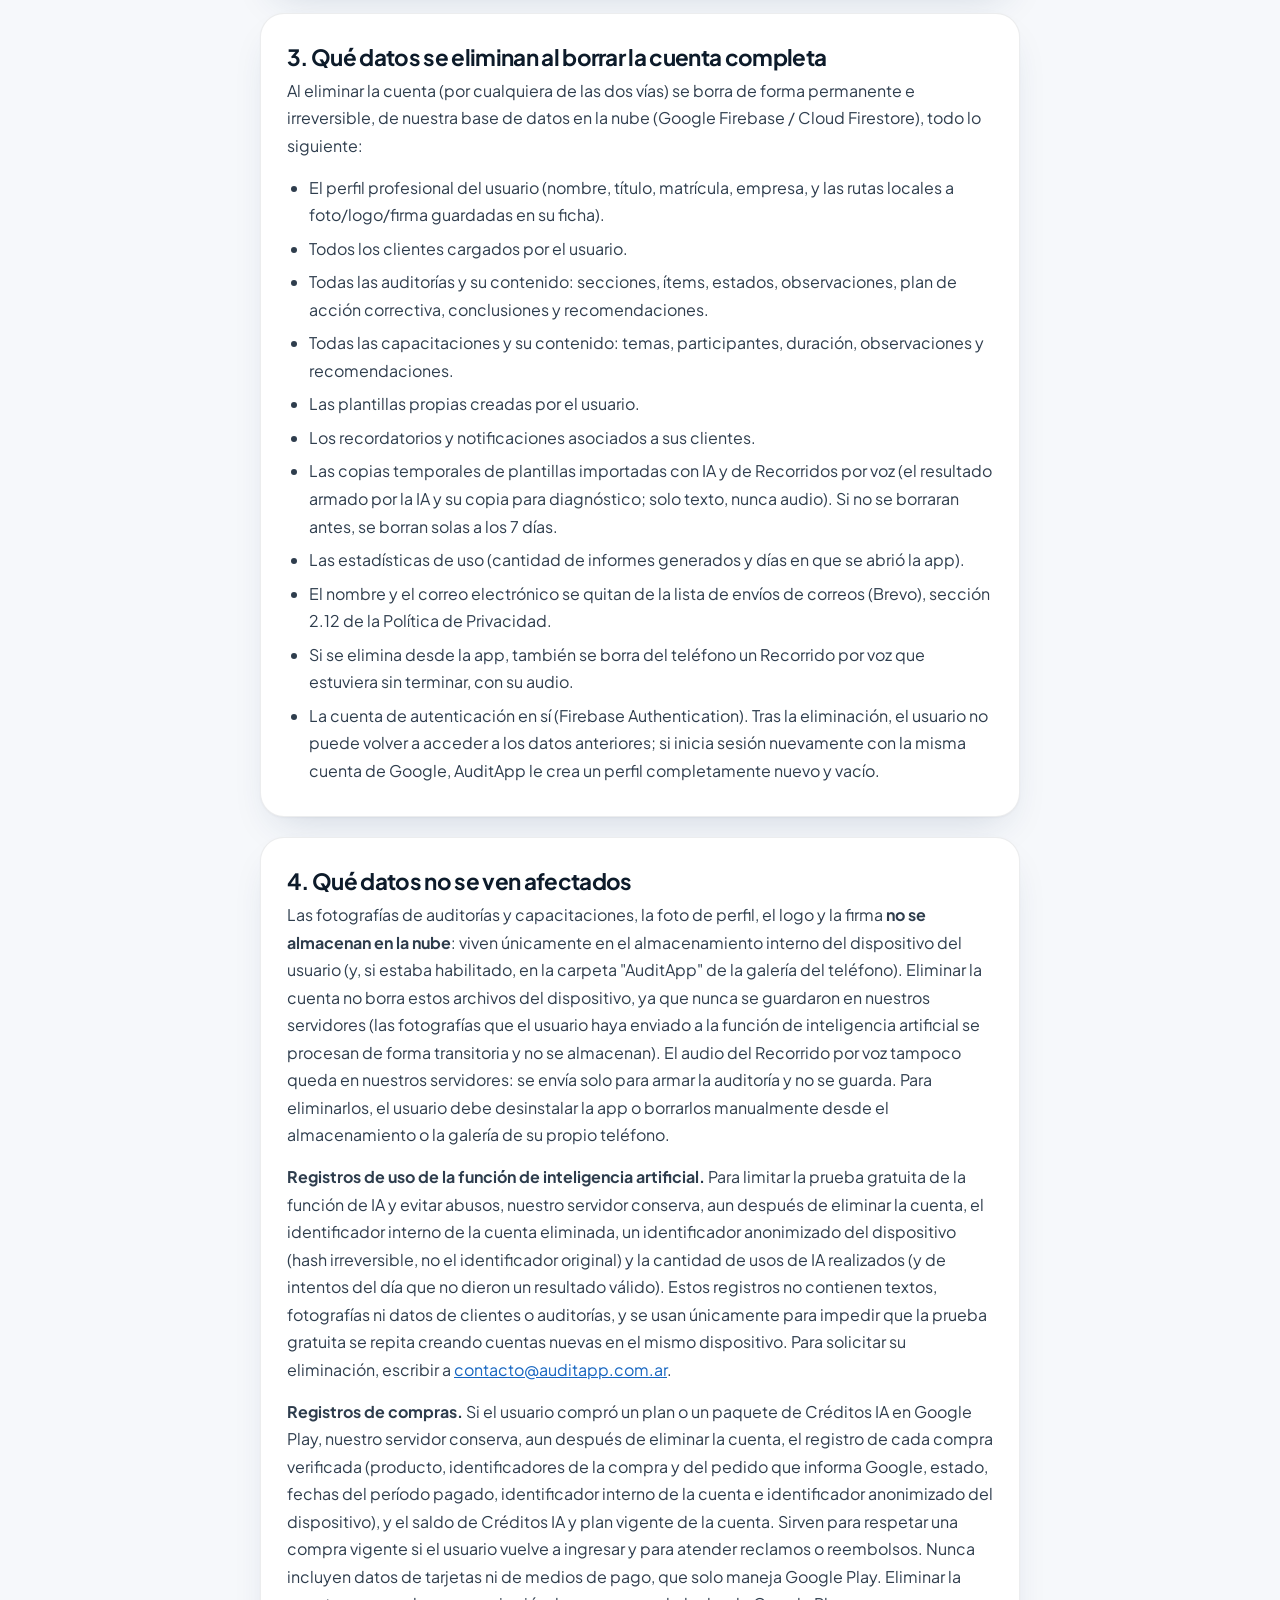
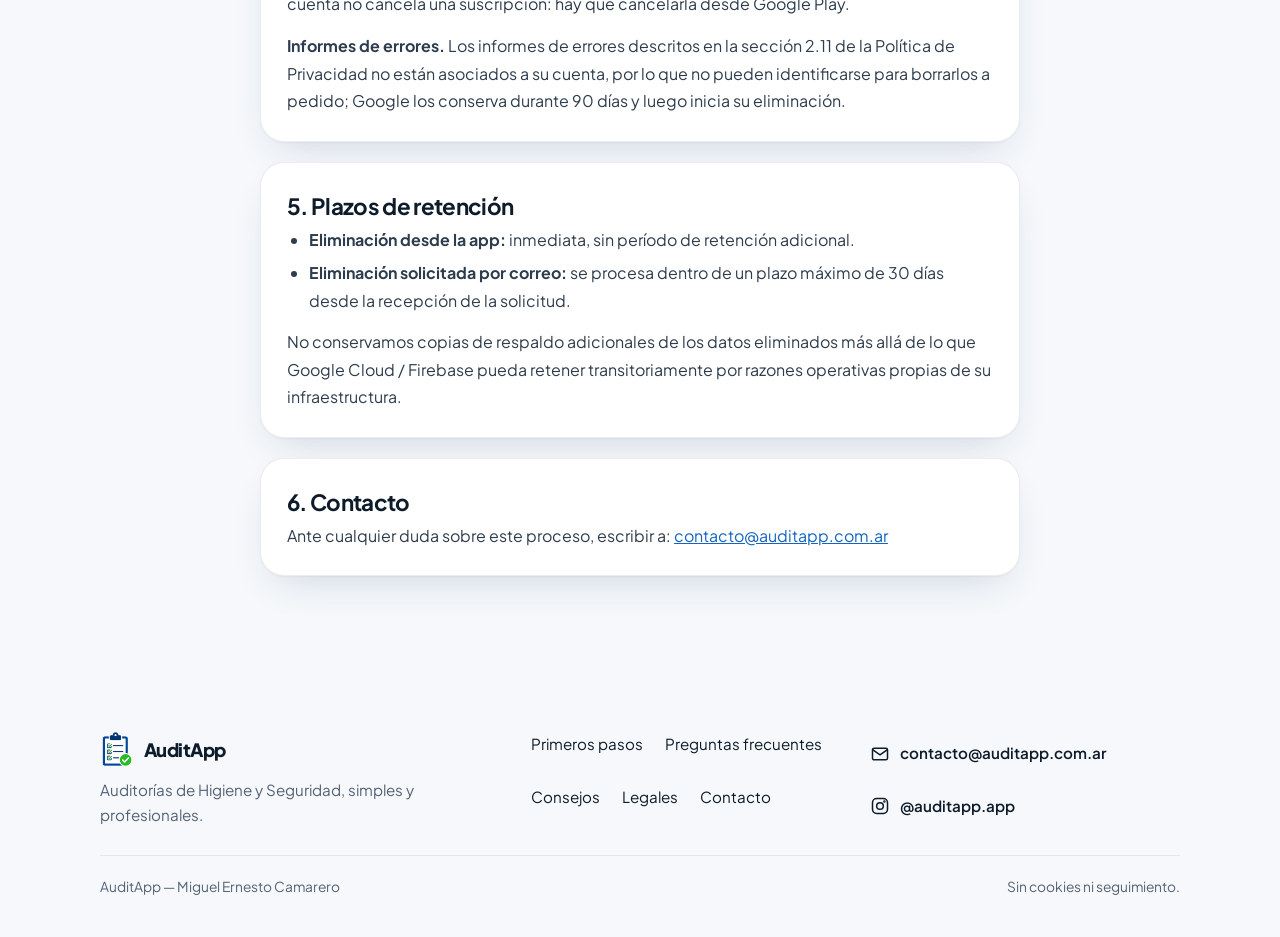
==== commit 3f62ff10: "Diseño nuevo del sitio (versión B) en las 8 páginas - Inicio nuevo: título grande con degradé, disti" ====
--- a/borrar-cuenta.html
+++ b/borrar-cuenta.html
@@ -2,111 +2,42 @@
 <html lang="es">
 <head>
 <meta charset="utf-8">
-<meta name="viewport" content="width=device-width, initial-scale=1">
+<meta name="viewport" content="width=device-width, initial-scale=1, viewport-fit=cover">
 <title>AuditApp — Eliminación de cuenta y datos</title>
-<style>
-  :root {
-    color-scheme: light;
-    --azul: #1B3A5C;
-    --texto: #0D1B2A;
-    --texto-sec: #5A6A7A;
-    --fondo: #F4F6F8;
-    --borde: #E1E6EB;
-  }
-  * { box-sizing: border-box; }
-  body {
-    margin: 0;
-    background: var(--fondo);
-    color: var(--texto);
-    font-family: -apple-system, BlinkMacSystemFont, "Segoe UI", Roboto, Helvetica, Arial, sans-serif;
-    line-height: 1.6;
-  }
-  header {
-    background: var(--azul);
-    color: #fff;
-    padding: 28px 20px;
-    text-align: center;
-  }
-  header h1 {
-    margin: 0 0 8px;
-    font-size: 1.4rem;
-  }
-  header p {
-    margin: 2px 0;
-    opacity: 0.85;
-    font-size: 0.9rem;
-  }
-  main {
-    max-width: 760px;
-    margin: 0 auto;
-    padding: 24px 20px 64px;
-  }
-  .intro {
-    background: #fff;
-    border: 1px solid var(--borde);
-    border-radius: 10px;
-    padding: 16px 20px;
-    margin-bottom: 24px;
-  }
-  section {
-    background: #fff;
-    border: 1px solid var(--borde);
-    border-radius: 10px;
-    padding: 8px 24px 24px;
-    margin-bottom: 20px;
-  }
-  h2 {
-    color: var(--azul);
-    font-size: 1.15rem;
-  }
-  h3 {
-    color: var(--azul);
-    font-size: 1.05rem;
-    margin-bottom: 6px;
-  }
-  ul { padding-left: 22px; }
-  li { margin-bottom: 6px; }
-  strong.important {
-    color: #C62828;
-  }
-  a { color: var(--azul); }
-  .volver {
-    display: inline-block;
-    margin-bottom: 20px;
-    font-size: 0.9rem;
-  }
-  footer {
-    text-align: center;
-    color: var(--texto-sec);
-    font-size: 0.85rem;
-    padding: 24px 20px 40px;
-  }
-</style>
+<meta name="theme-color" content="#F6F8FB">
+<link rel="icon" href="favicon.png" type="image/png">
+<link rel="apple-touch-icon" href="apple-touch-icon.png">
+<link rel="preload" href="fuentes/plus-jakarta-sans-latin.woff2" as="font" type="font/woff2" crossorigin>
+<link rel="stylesheet" href="estilos.css">
+<script src="movimiento.js" defer></script>
 </head>
 <body>
-<!-- Menú del sitio de ayuda (estilos propios para no tocar los de esta página) -->
-<style>
-  html{scroll-padding-top:60px}
-  .sitio-nav{background:#1B3A5C;position:sticky;top:0;z-index:10;box-shadow:0 1px 4px rgba(0,0,0,.15);border-bottom:1px solid rgba(255,255,255,.12)}
-  .sitio-nav .barra{max-width:760px;margin:0 auto;display:flex;align-items:center;gap:4px;padding:0 8px;overflow-x:auto;scrollbar-width:none}
-  .sitio-nav .barra::-webkit-scrollbar{display:none}
-  .sitio-nav a{flex:0 0 auto;color:rgba(255,255,255,.8);text-decoration:none;font-size:.9rem;padding:13px 10px;border-bottom:3px solid transparent;white-space:nowrap}
-  .sitio-nav a:hover{color:#fff}
-  .sitio-nav a[aria-current="page"]{color:#fff;font-weight:600;border-bottom-color:#fff}
-  .sitio-nav a.marca{color:#fff;font-weight:700;margin-right:6px}
-</style>
-<nav class="sitio-nav" aria-label="Menú principal">
-  <div class="barra">
-    <a class="marca" href="inicio.html">AuditApp</a>
-    <a href="inicio.html">Inicio</a>
-    <a href="primeros-pasos.html">Primeros pasos</a>
-    <a href="preguntas-frecuentes.html">Preguntas frecuentes</a>
-    <a href="consejos.html">Consejos</a>
-    <a href="legales.html" aria-current="page">Legales</a>
-    <a href="contacto.html">Contacto</a>
+<header class="barra">
+  <div class="envoltura">
+    <a class="marca" href="inicio.html"><img src="imagenes/logo.png" width="34" height="34" alt="">AuditApp</a>
+    <nav class="menu-escritorio" aria-label="Menú principal">
+      <a href="inicio.html">Inicio</a>
+      <a href="primeros-pasos.html">Primeros pasos</a>
+      <a href="preguntas-frecuentes.html">Preguntas frecuentes</a>
+      <a href="consejos.html">Consejos</a>
+      <a href="legales.html" aria-current="page">Legales</a>
+      <a href="contacto.html">Contacto</a>
+    </nav>
+    <a class="boton lleno boton-chico" href="https://play.google.com/store/apps/details?id=com.miguel.auditapp">Descargar</a>
+    <details class="menu-movil">
+      <summary aria-label="Abrir el menú"><svg viewBox="0 0 24 24" fill="none" stroke="currentColor" stroke-width="2" stroke-linecap="round" aria-hidden="true"><path d="M4 8h16M4 16h16"/></svg></summary>
+      <nav aria-label="Menú principal">
+        <a href="inicio.html">Inicio</a>
+        <a href="primeros-pasos.html">Primeros pasos</a>
+        <a href="preguntas-frecuentes.html">Preguntas frecuentes</a>
+        <a href="consejos.html">Consejos</a>
+        <a href="legales.html" aria-current="page">Legales</a>
+        <a href="contacto.html">Contacto</a>
+      </nav>
+    </details>
   </div>
-</nav>
-
+</header>
+<div class="pagina pagina-legal">
 <header>
   <h1>AuditApp — Eliminación de cuenta y datos</h1>
   <p>Última actualización: 6 de noviembre de 2026</p>
@@ -183,11 +114,29 @@
     <p>Ante cualquier duda sobre este proceso, escribir a: <a href="mailto:contacto@auditapp.com.ar">contacto@auditapp.com.ar</a></p>
   </section>
 </main>
-
-<footer>
-  AuditApp — Miguel Ernesto Camarero<br>
-  <a href="mailto:contacto@auditapp.com.ar">contacto@auditapp.com.ar</a> · <a href="https://www.instagram.com/auditapp.app/">Instagram @auditapp.app</a>
+</div>
+<footer class="pie">
+  <div class="envoltura">
+    <div style="display:grid; gap:12px">
+      <a class="marca" href="inicio.html"><img src="imagenes/logo.png" width="34" height="34" alt="">AuditApp</a>
+      <p>Auditorías de Higiene y Seguridad, simples y profesionales.</p>
+    </div>
+    <nav class="pie-enlaces" aria-label="Más páginas">
+      <a href="primeros-pasos.html">Primeros pasos</a>
+      <a href="preguntas-frecuentes.html">Preguntas frecuentes</a>
+      <a href="consejos.html">Consejos</a>
+      <a href="legales.html">Legales</a>
+      <a href="contacto.html">Contacto</a>
+    </nav>
+    <div class="contactos">
+      <a href="mailto:contacto@auditapp.com.ar"><svg viewBox="0 0 24 24" aria-hidden="true"><rect x="3" y="5" width="18" height="14" rx="2"/><path d="M3.5 7l8.5 6 8.5-6"/></svg>contacto@auditapp.com.ar</a>
+      <a href="https://www.instagram.com/auditapp.app/"><svg viewBox="0 0 24 24" aria-hidden="true"><rect x="3" y="3" width="18" height="18" rx="5"/><circle cx="12" cy="12" r="4"/><circle cx="17.3" cy="6.7" r=".6"/></svg>@auditapp.app</a>
+    </div>
+    <div class="legal">
+      <span>AuditApp — Miguel Ernesto Camarero</span>
+      <span>Sin cookies ni seguimiento.</span>
+    </div>
+  </div>
 </footer>
-
 </body>
 </html>
--- a/estilos.css
+++ b/estilos.css
@@ -0,0 +1,417 @@
+/* Estilos del sitio de AuditApp (diseño B, noviembre de 2026). Colores de la app (ui/theme/Color.kt).
+   Concepto: claro y aireado. Títulos enormes y apretados con una palabra en degradé azul→verde de la app,
+   tarjetas grandes y redondeadas con sombras suaves, y el Recorrido por voz contado con burbujas junto al teléfono.
+   Un solo aspecto claro, igual que la app. Fuente guardada en el sitio (Plus Jakarta Sans, SIL OFL 1.1). */
+@font-face {
+  font-family: "Jakarta";
+  src: url(fuentes/plus-jakarta-sans-latin.woff2) format("woff2");
+  font-weight: 200 800; font-style: normal; font-display: swap;
+}
+:root {
+  color-scheme: light;
+  --azul: #1B3A5C;
+  --azul-medio: #1565C0;
+  --azul-claro: #E3EEF9;
+  --verde: #2E7D52;
+  --verde-vivo: #2FA84F;
+  --verde-claro: #E2F4E7;
+  --dorado: #B8860B;
+  --dorado-claro: #FFF4D6;
+  --morado: #6A4C93;
+  --morado-claro: #EFE9F8;
+  --rojo: #C62828;
+  --ambar: #F9A825;
+  --gris: #757575;
+  --tinta: #0D1B2A;
+  --tinta-2: #536375;
+  --fondo: #F6F8FB;
+  --blanco: #FFFFFF;
+  --linea: rgba(13, 27, 42, .08);
+  --sombra: 0 1px 2px rgba(13,27,42,.04), 0 18px 40px -16px rgba(27,58,92,.18);
+  --sombra-alta: 0 2px 4px rgba(13,27,42,.05), 0 30px 60px -20px rgba(27,58,92,.28);
+  --degrade: linear-gradient(100deg, #1565C0 0%, #1E8C6E 55%, #2FA84F 100%);
+  --fuente: "Jakarta", system-ui, -apple-system, "Segoe UI", Roboto, Arial, sans-serif;
+  --radio: 28px;
+}
+* { box-sizing: border-box; }
+html { -webkit-text-size-adjust: 100%; scroll-behavior: smooth; scroll-padding-top: 80px; }
+body {
+  margin: 0; background: var(--fondo); color: var(--tinta);
+  font-family: var(--fuente); font-size: 1.0625rem; line-height: 1.6;
+  -webkit-font-smoothing: antialiased; overflow-x: clip;
+}
+body::before { content: ""; position: fixed; inset: 0 0 auto; height: env(safe-area-inset-top, 0px); z-index: 40; background: var(--fondo); }
+a { color: var(--azul-medio); }
+a:focus-visible, summary:focus-visible { outline: 3px solid var(--azul-medio); outline-offset: 3px; border-radius: 10px; }
+img { max-width: 100%; display: block; }
+h1, h2, h3 { margin: 0; text-wrap: balance; }
+p { margin: 0; }
+.envoltura {
+  max-width: 1120px; margin-inline: auto;
+  padding-left: max(20px, env(safe-area-inset-left, 0px));
+  padding-right: max(20px, env(safe-area-inset-right, 0px));
+}
+.degrade { background: var(--degrade); -webkit-background-clip: text; background-clip: text; color: transparent; }
+
+/* Barra */
+.barra {
+  position: sticky; top: env(safe-area-inset-top, 0px); z-index: 30;
+  background: rgba(246,248,251,.78); -webkit-backdrop-filter: saturate(160%) blur(14px); backdrop-filter: saturate(160%) blur(14px);
+  border-bottom: 1px solid var(--linea);
+}
+.barra .envoltura { display: flex; align-items: center; gap: 14px; min-height: 64px; }
+.marca { display: flex; flex-shrink: 0; align-items: center; gap: 10px; text-decoration: none; color: var(--tinta); font-weight: 800; font-size: 1.15rem; letter-spacing: -.03em; white-space: nowrap; margin-right: auto; }
+.marca img { width: 34px; height: 34px; }
+.menu-escritorio { display: none; }
+.menu-escritorio a { color: var(--tinta-2); text-decoration: none; font-size: .94rem; font-weight: 500; }
+.menu-escritorio a:hover, .menu-escritorio a[aria-current="page"] { color: var(--tinta); }
+.menu-movil { position: relative; }
+.menu-movil summary {
+  list-style: none; cursor: pointer; display: grid; place-items: center; width: 44px; height: 44px;
+  border-radius: 14px; background: var(--blanco); border: 1px solid var(--linea); color: var(--tinta);
+}
+.menu-movil summary::-webkit-details-marker { display: none; }
+.menu-movil summary svg { width: 22px; height: 22px; }
+.menu-movil nav {
+  position: absolute; right: 0; top: calc(100% + 10px); width: min(260px, calc(100vw - 40px));
+  background: var(--blanco); border: 1px solid var(--linea); border-radius: 20px; padding: 8px;
+  display: grid; box-shadow: var(--sombra-alta);
+}
+.menu-movil nav a { padding: 12px 14px; border-radius: 12px; color: var(--tinta); text-decoration: none; font-weight: 500; }
+.menu-movil nav a:hover, .menu-movil nav a[aria-current="page"] { background: var(--fondo); }
+/* "Descargar" de la barra: oculto en pantallas chicas (la portada ya tiene el de Google Play), así el logo
+   y el nombre se ven siempre completos. La regla va con .barra para que no la pise la de .boton. */
+.barra .boton-chico { display: none; flex-shrink: 0; }
+@media (min-width: 600px) { .barra .boton-chico { display: inline-flex; } }
+@media (min-width: 900px) {
+  .barra .envoltura { display: grid; grid-template-columns: 1fr auto 1fr; min-height: 72px; }
+  .menu-movil { display: none; }
+  .menu-escritorio { display: flex; gap: 30px; }
+  .barra .boton-chico { justify-self: end; }
+}
+
+/* Botones */
+.boton {
+  display: inline-flex; align-items: center; justify-content: center; gap: 10px;
+  font: inherit; font-weight: 700; font-size: 1rem; letter-spacing: -.01em; text-decoration: none;
+  padding: 15px 24px; border-radius: 999px; transition: transform .2s ease, box-shadow .2s ease, background .2s;
+}
+.boton svg { width: 20px; height: 20px; flex: 0 0 auto; }
+.boton.lleno { background: var(--azul); color: #fff; box-shadow: 0 12px 24px -10px rgba(27,58,92,.6); }
+.boton.lleno:hover { background: #142D49; transform: translateY(-2px); box-shadow: 0 18px 30px -12px rgba(27,58,92,.6); }
+.boton.borde { color: var(--tinta); background: rgba(255,255,255,.6); border: 1.5px solid rgba(13,27,42,.16); }
+.boton.borde:hover { border-color: var(--tinta); transform: translateY(-2px); }
+.boton-chico.boton { padding: 10px 18px; font-size: .9rem; }
+
+/* Portada */
+.portada { position: relative; isolation: isolate; }
+.portada::before {
+  content: ""; position: absolute; inset: -80px 0 0; z-index: -1; pointer-events: none;
+  background:
+    radial-gradient(45% 40% at 88% 30%, rgba(47,168,79,.10), transparent 70%),
+    linear-gradient(180deg, #DCEAF8 0%, #EAF2FA 45%, var(--fondo) 100%);
+}
+.portada .envoltura { display: grid; gap: 48px; padding-block: 44px 72px; }
+.portada .texto { min-width: 0; display: grid; gap: 20px; justify-items: start; }
+.pastilla {
+  display: inline-flex; align-items: center; gap: 8px; font-size: .76rem; font-weight: 800; letter-spacing: .08em; text-transform: uppercase;
+  color: #7A5A06; background: rgba(255,244,214,.85); border: 1px solid #EED9A2; padding: 6px 14px 6px 10px; border-radius: 999px;
+}
+.pastilla svg { width: 15px; height: 15px; color: var(--dorado); }
+.portada h1 { font-size: clamp(2.5rem, 10.5vw, 5rem); font-weight: 700; letter-spacing: -.045em; line-height: 1.03; }
+.portada .bajada { font-size: clamp(1.05rem, 3.6vw, 1.2rem); font-weight: 600; color: var(--tinta); opacity: .78; max-width: 40ch; line-height: 1.5; }
+.portada .detalle { font-size: clamp(1.02rem, 3.4vw, 1.12rem); color: var(--tinta-2); max-width: 46ch; }
+.botones { display: flex; flex-wrap: wrap; align-items: center; gap: 12px; margin-top: 6px; }
+/* Distintivo oficial de Google Play: la imagen trae margen transparente, por eso el margen negativo. */
+.descargar-oficial { display: inline-block; margin: -7px -6px; border-radius: 12px; transition: transform .2s ease; }
+.descargar-oficial img { height: 68px; width: auto; }
+.descargar-oficial:hover { transform: translateY(-2px); }
+.nota { font-size: .86rem; color: var(--tinta-2); }
+.nota b { color: var(--tinta); font-weight: 700; }
+
+/* Teléfono + burbujas */
+/* En el celular la escena es una columna: burbuja de voz montada sobre el borde de arriba del teléfono,
+   el teléfono, y la burbuja del ítem montada sobre su borde de abajo. Al ir en el flujo (no superpuestas),
+   la escena crece con lo que miden las burbujas y nunca tapan el texto de arriba ni lo que sigue. */
+.escena { position: relative; min-width: 0; display: flex; flex-direction: column; align-items: center; }
+.telefono {
+  position: relative; z-index: 1; width: clamp(208px, 60vw, 290px); padding: 9px; border-radius: 42px;
+  background: #0B1726; box-shadow: var(--sombra-alta), inset 0 0 0 1.5px rgba(255,255,255,.12);
+}
+.telefono img { width: 100%; height: auto; aspect-ratio: 9 / 17.5; object-fit: cover; object-position: top; border-radius: 34px; }
+.burbuja {
+  position: relative; z-index: 2; background: var(--blanco);
+  border-radius: 16px; box-shadow: 0 2px 6px rgba(13,27,42,.06), 0 22px 44px -18px rgba(13,27,42,.32); padding: 10px 13px 11px;
+}
+.burbuja.voz { order: -1; align-self: flex-start; margin-bottom: -6px; max-width: min(250px, 78%); }
+.burbuja.app { align-self: flex-end; margin-top: -34px; width: min(280px, 84%); }
+.quien { display: flex; align-items: center; gap: 5px; font-size: .62rem; font-weight: 800; letter-spacing: .07em; text-transform: uppercase; white-space: nowrap; margin-bottom: 4px; }
+.burbuja.voz .quien { color: var(--azul-medio); }
+.burbuja.app .quien { color: var(--dorado); }
+.quien svg { width: 13px; height: 13px; }
+.onda { display: inline-flex; align-items: center; gap: 2px; height: 13px; margin-left: 4px; }
+.onda i { width: 3px; border-radius: 2px; background: var(--azul-medio); height: 40%; }
+.onda i:nth-child(2) { height: 90%; } .onda i:nth-child(3) { height: 60%; } .onda i:nth-child(4) { height: 100%; } .onda i:nth-child(5) { height: 50%; }
+.burbuja.voz p { font-size: .88rem; font-weight: 500; line-height: 1.4; }
+.item { border: 1px solid var(--linea); border-radius: 13px; padding: 9px 11px; background: var(--fondo); }
+.item .lugar { display: inline-flex; align-items: center; gap: 4px; font-size: .68rem; font-weight: 700; color: var(--azul-medio); }
+.item .lugar svg { width: 12px; height: 12px; }
+.item h3 { font-size: .86rem; line-height: 1.3; letter-spacing: -.01em; margin-top: 3px; }
+.item p { font-size: .78rem; color: var(--tinta-2); margin-top: 4px; line-height: 1.4; }
+.estado-ia { display: inline-flex; align-items: center; gap: 4px; margin-top: 7px; font-size: .68rem; font-weight: 800; color: #fff; background: var(--rojo); padding: 2px 9px; border-radius: 999px; }
+.estado-ia svg { width: 11px; height: 11px; }
+/* En pantallas anchas: teléfono al costado del texto y burbujas superpuestas, con su tamaño normal. */
+@media (min-width: 900px) {
+  .portada .envoltura { grid-template-columns: 1.08fr .92fr; align-items: center; padding-block: 72px 96px; }
+  .escena { flex-direction: row; justify-content: center; padding: 40px 0; }
+  .burbuja { position: absolute; margin: 0; border-radius: 18px; padding: 13px 16px 14px; }
+  .burbuja.voz { top: 9%; left: -6%; max-width: min(290px, 80%); }
+  .burbuja.app { bottom: 6%; right: -4%; width: min(310px, 90%); }
+  .quien { font-size: .7rem; letter-spacing: .1em; gap: 6px; margin-bottom: 6px; }
+  .burbuja.voz p { font-size: .98rem; line-height: 1.45; }
+  .item { border-radius: 16px; padding: 12px 14px; }
+  .item .lugar { font-size: .74rem; }
+  .item h3 { font-size: .96rem; margin-top: 4px; }
+  .item p { font-size: .86rem; margin-top: 6px; line-height: 1.45; }
+  .estado-ia { margin-top: 10px; font-size: .74rem; padding: 3px 10px; }
+}
+
+/* Secciones */
+.seccion { padding-block: 72px; }
+.encabezado { display: grid; gap: 14px; max-width: 760px; }
+.rotulo { font-size: .8rem; font-weight: 800; letter-spacing: .1em; text-transform: uppercase; color: var(--azul-medio); }
+.seccion h2 { font-size: clamp(2rem, 7.5vw, 3.4rem); font-weight: 800; letter-spacing: -.04em; line-height: 1.05; }
+.encabezado p { color: var(--tinta-2); font-size: 1.1rem; max-width: 60ch; }
+
+/* Tarjetas de funciones */
+.grilla { display: grid; gap: 16px; margin-top: 40px; }
+.tarjeta {
+  background: var(--blanco); border: 1px solid var(--linea); border-radius: var(--radio);
+  padding: 28px; box-shadow: var(--sombra); display: grid; gap: 12px; align-content: start; min-width: 0;
+  transition: transform .25s ease, box-shadow .25s ease;
+}
+.tarjeta:hover { transform: translateY(-4px); box-shadow: var(--sombra-alta); }
+.tarjeta h3 { font-size: 1.35rem; font-weight: 800; letter-spacing: -.03em; line-height: 1.2; }
+.tarjeta p { color: var(--tinta-2); }
+.icono { width: 52px; height: 52px; border-radius: 16px; display: grid; place-items: center; background: var(--azul-claro); color: var(--azul); }
+.icono svg { width: 26px; height: 26px; fill: none; stroke: currentColor; stroke-width: 1.9; stroke-linecap: round; stroke-linejoin: round; }
+.tarjeta.ia { background: linear-gradient(150deg, #FFF8E6 0%, #FFFFFF 70%); border-color: #F0DFB3; }
+.tarjeta.ia .icono { background: #fff; color: var(--dorado); box-shadow: inset 0 0 0 1.5px var(--dorado); }
+.boton-ia { display: inline-flex; align-items: center; gap: 8px; width: fit-content; margin-top: 6px; padding: 9px 16px; border-radius: 999px; background: var(--dorado-claro); border: 1.5px solid var(--dorado); color: #3B2C05; font-size: .9rem; font-weight: 700; }
+.boton-ia svg { width: 16px; height: 16px; color: var(--dorado); }
+.tarjeta.voz .icono { background: var(--azul); color: #fff; }
+.tarjeta.capacitacion .icono { background: var(--morado-claro); color: var(--morado); }
+.tarjeta.pdf .icono { background: #FDECEC; color: var(--rojo); }
+.tarjeta.sin-senal { background: linear-gradient(120deg, var(--verde-claro) 0%, #FFFFFF 75%); border-color: #CBE8D3; }
+.tarjeta.sin-senal .icono { background: #fff; color: var(--verde); box-shadow: inset 0 0 0 1.5px #A9D9B6; }
+.estados { display: flex; flex-wrap: wrap; gap: 6px; }
+.estado { font-size: .76rem; font-weight: 700; color: #fff; padding: 3px 10px; border-radius: 999px; }
+.estado.c { background: var(--verde); } .estado.m { background: var(--ambar); color: #3A2A00; }
+.estado.M { background: var(--rojo); } .estado.j { background: var(--azul-medio); } .estado.n { background: var(--gris); }
+.tarjeta.recordatorios .icono { background: #FDECEC; color: var(--rojo); }
+.avisos { display: grid; gap: 8px; margin-top: 4px; }
+.aviso { display: flex; flex-wrap: wrap; justify-content: space-between; gap: 2px 12px; padding: 10px 14px; border-radius: 14px; font-size: .9rem; }
+.aviso b { font-weight: 700; color: var(--tinta); }
+.aviso span { font-weight: 700; }
+.aviso.vencido { background: #FFEBEE; } .aviso.vencido span { color: var(--rojo); }
+.aviso.proximo { background: #FFF8E1; } .aviso.proximo span { color: #8A5A00; }
+.tarjeta.sin-senal { align-content: center; }
+.onda-grande { display: flex; align-items: center; gap: 4px; height: 34px; }
+.onda-grande i { flex: 1; max-width: 6px; border-radius: 3px; background: var(--azul-medio); opacity: .75; }
+@media (min-width: 760px) {
+  .grilla { grid-template-columns: repeat(6, 1fr); }
+  .tarjeta.ia { grid-column: span 4; }
+  .tarjeta.voz { grid-column: span 2; }
+  .tarjeta.checklist, .tarjeta.pdf, .tarjeta.capacitacion { grid-column: span 2; }
+  .tarjeta.recordatorios { grid-column: span 4; }
+  .tarjeta.sin-senal { grid-column: span 2; }
+}
+
+/* Por dónde empiezo */
+.accesos { display: grid; gap: 14px; margin-top: 36px; }
+.acceso {
+  display: flex; align-items: center; gap: 16px; text-decoration: none; color: var(--tinta);
+  background: var(--blanco); border: 1px solid var(--linea); border-radius: 24px; padding: 22px 24px; box-shadow: var(--sombra);
+  transition: transform .25s ease, box-shadow .25s ease;
+}
+.acceso:hover { transform: translateY(-3px); box-shadow: var(--sombra-alta); }
+.acceso div { margin-right: auto; min-width: 0; }
+.acceso strong { display: block; font-size: 1.12rem; letter-spacing: -.02em; }
+.acceso span { color: var(--tinta-2); font-size: .95rem; }
+.flecha { flex: 0 0 auto; display: grid; place-items: center; width: 42px; height: 42px; border-radius: 50%; background: var(--fondo); color: var(--azul); transition: background .2s, color .2s; }
+.acceso:hover .flecha { background: var(--azul); color: #fff; }
+.flecha svg { width: 18px; height: 18px; }
+@media (min-width: 680px) { .accesos { grid-template-columns: 1fr 1fr; } }
+
+/* Llamado final */
+.llamado {
+  position: relative; overflow: hidden; border-radius: 36px; padding: 44px 28px; color: #fff;
+  background: linear-gradient(135deg, #1B3A5C 0%, #17507E 60%, #1E6E5E 100%); box-shadow: var(--sombra-alta);
+  display: grid; gap: 18px; justify-items: start;
+}
+.llamado::after {
+  content: ""; position: absolute; width: 380px; height: 380px; right: -120px; top: -140px; border-radius: 50%;
+  background: radial-gradient(circle, rgba(47,168,79,.45), transparent 65%); pointer-events: none;
+}
+.llamado h2 { color: #fff; font-size: clamp(2rem, 7vw, 3.2rem); font-weight: 800; letter-spacing: -.04em; line-height: 1.05; position: relative; }
+.llamado p { color: #D5E3F1; font-size: 1.1rem; max-width: 46ch; position: relative; }
+.llamado .boton.lleno { background: #fff; color: var(--azul); box-shadow: 0 14px 30px -12px rgba(0,0,0,.45); position: relative; }
+.llamado .boton.lleno:hover { background: #EEF4FA; }
+
+/* Pie */
+.pie { padding-block: 56px 40px; color: var(--tinta-2); font-size: .95rem; }
+.pie .envoltura { display: grid; gap: 28px; }
+.pie a { color: var(--tinta); text-decoration: none; }
+.pie a:hover { color: var(--azul-medio); }
+.pie-enlaces { display: flex; flex-wrap: wrap; gap: 10px 22px; }
+.contactos { display: grid; gap: 10px; }
+.contactos a { display: inline-flex; align-items: center; gap: 10px; font-weight: 600; }
+.contactos svg { width: 20px; height: 20px; fill: none; stroke: currentColor; stroke-width: 1.8; stroke-linecap: round; stroke-linejoin: round; }
+.legal { border-top: 1px solid var(--linea); padding-top: 20px; font-size: .86rem; display: flex; flex-wrap: wrap; gap: 6px 20px; justify-content: space-between; }
+@media (min-width: 800px) { .pie .envoltura { grid-template-columns: 1.3fr 1fr 1fr; } .legal { grid-column: 1 / -1; } }
+
+/* Movimiento: aparece al cargar y se acomoda al bajar. Nunca queda invisible: parte de un estado visible. */
+@keyframes entra { from { opacity: 0; transform: translateY(14px) scale(.97); } to { opacity: 1; transform: none; } }
+@keyframes flota { 0%, 100% { transform: translateY(0); } 50% { transform: translateY(-6px); } }
+@keyframes habla { 0%, 100% { transform: scaleY(.45); } 50% { transform: scaleY(1); } }
+.burbuja.voz { animation: entra .6s .35s both cubic-bezier(.2,.8,.2,1); }
+.burbuja.app { animation: entra .6s 1.25s both cubic-bezier(.2,.8,.2,1); }
+.burbuja > .flotar { animation: flota 6s 2s ease-in-out infinite; }
+.onda i, .onda-grande i { transform-origin: center; animation: habla 1.1s ease-in-out infinite; }
+.onda i:nth-child(2n), .onda-grande i:nth-child(2n) { animation-delay: .25s; }
+.onda i:nth-child(3n), .onda-grande i:nth-child(3n) { animation-delay: .5s; }
+.mueve [data-aparece] { transform: translateY(var(--y, 0px)); transition: transform .9s cubic-bezier(.2,.8,.2,1); }
+.mueve [data-aparece]:not(.visto) { --y: 36px; }
+@media (prefers-reduced-motion: reduce) {
+  html { scroll-behavior: auto; }
+  *, *::before, *::after { animation: none !important; transition: none !important; }
+  .mueve [data-aparece] { transform: none !important; }
+}
+
+/* Páginas interiores (versión B). Solo estilos: el HTML de cada página queda como está. */
+.pagina > header {
+  position: relative; isolation: isolate;
+  padding-block: 56px 36px;
+  padding-left: max(20px, env(safe-area-inset-left, 0px), calc((100% - 760px) / 2));
+  padding-right: max(20px, env(safe-area-inset-right, 0px), calc((100% - 760px) / 2));
+  background:
+    radial-gradient(45% 60% at 90% 10%, rgba(47,168,79,.10), transparent 70%),
+    linear-gradient(180deg, #DCEAF8 0%, #EAF2FA 55%, var(--fondo) 100%);
+}
+.pagina > header h1 { font-size: clamp(2.3rem, 9.5vw, 3.8rem); font-weight: 700; letter-spacing: -.045em; line-height: 1.04; }
+.pagina > header p { margin-top: 12px; font-size: 1.1rem; color: var(--tinta-2); }
+.pagina > main {
+  max-width: 800px; margin-inline: auto; padding-block: 12px 80px;
+  padding-left: max(20px, env(safe-area-inset-left, 0px));
+  padding-right: max(20px, env(safe-area-inset-right, 0px));
+}
+.pagina a { color: var(--azul-medio); }
+.pagina .ruta { font-weight: 700; color: var(--tinta); }
+
+/* Preguntas frecuentes */
+.pagina-faq .indice-faq {
+  position: sticky; top: calc(env(safe-area-inset-top, 0px) + 64px); z-index: 5;
+  display: flex; gap: 8px; overflow-x: auto; scrollbar-width: none;
+  margin-inline: -20px; padding: 12px 20px;
+  background: rgba(246,248,251,.86); -webkit-backdrop-filter: blur(12px); backdrop-filter: blur(12px);
+}
+.pagina-faq .indice-faq::-webkit-scrollbar { display: none; }
+.pagina-faq .indice-faq a {
+  flex: 0 0 auto; text-decoration: none; color: var(--tinta); font-size: .9rem; font-weight: 600;
+  background: var(--blanco); border: 1px solid var(--linea); padding: 8px 15px; border-radius: 999px;
+  transition: border-color .2s, color .2s;
+}
+.pagina-faq .indice-faq a:hover { border-color: var(--azul-medio); color: var(--azul-medio); }
+.pagina-faq .grupo-faq { margin-top: 40px; }
+.pagina-faq .grupo-faq h2 { font-size: clamp(1.7rem, 6.5vw, 2.3rem); font-weight: 700; letter-spacing: -.035em; line-height: 1.1; margin-bottom: 16px; }
+.pagina-faq details {
+  background: var(--blanco); border: 1px solid var(--linea); border-radius: 22px; box-shadow: var(--sombra);
+  margin-bottom: 12px; transition: box-shadow .25s ease;
+}
+.pagina-faq details[open] { box-shadow: var(--sombra-alta); }
+.pagina-faq summary {
+  list-style: none; cursor: pointer; position: relative;
+  padding: 19px 60px 19px 22px; font-weight: 650; font-size: 1.04rem; letter-spacing: -.01em; line-height: 1.4;
+}
+.pagina-faq summary::-webkit-details-marker { display: none; }
+.pagina-faq summary::after {
+  content: ""; position: absolute; right: 18px; top: 50%; width: 30px; height: 30px; margin-top: -15px; border-radius: 50%;
+  background:
+    linear-gradient(var(--azul), var(--azul)) center / 12px 2px no-repeat,
+    linear-gradient(var(--azul), var(--azul)) center / 2px 12px no-repeat,
+    var(--fondo);
+  transition: transform .25s ease, background-color .25s;
+}
+.pagina-faq details[open] summary::after { transform: rotate(45deg); }
+.pagina-faq summary:focus-visible { outline-offset: -3px; border-radius: 22px; }
+.pagina-faq .respuesta { padding: 0 22px 20px; color: #3A4A5B; }
+.pagina-faq .respuesta p { margin: 0 0 10px; }
+.pagina-faq .respuesta > :last-child { margin-bottom: 0; }
+.pagina-faq .respuesta ul, .pagina-faq .respuesta ol { margin: 0 0 10px; padding-left: 22px; }
+.pagina-faq .respuesta li { margin-bottom: 6px; }
+
+/* Política y Términos */
+.pagina-legal > header h1 { font-size: clamp(1.95rem, 7.8vw, 3.1rem); }
+.pagina-legal > header p { font-size: .95rem; margin-top: 6px; }
+.pagina-legal > header p:first-of-type { margin-top: 16px; }
+.pagina-legal > header a { color: var(--azul-medio) !important; } /* el enlace trae color blanco en la etiqueta */
+.pagina-legal .intro, .pagina-legal nav.toc, .pagina-legal section {
+  background: var(--blanco); border: 1px solid var(--linea); border-radius: 24px; box-shadow: var(--sombra);
+}
+.pagina-legal .intro { padding: 20px 24px; margin-bottom: 16px; color: #3A4A5B; }
+.pagina-legal nav.toc { padding: 22px 24px; margin-bottom: 8px; }
+.pagina-legal .toc-title { margin: 0; font-weight: 800; font-size: 1.1rem; letter-spacing: -.02em; }
+.pagina-legal nav.toc h4 { margin: 18px 0 8px; font-size: .78rem; font-weight: 800; letter-spacing: .08em; text-transform: uppercase; color: var(--azul-medio); }
+.pagina-legal nav.toc ol { margin: 0; padding-left: 22px; }
+.pagina-legal nav.toc li { margin-bottom: 4px; }
+.pagina-legal nav.toc a { text-decoration: none; font-size: .94rem; }
+.pagina-legal nav.toc a:hover { text-decoration: underline; }
+.pagina-legal .parte-titulo {
+  font-size: clamp(1.75rem, 6.6vw, 2.5rem); font-weight: 700; letter-spacing: -.035em; line-height: 1.1;
+  margin: 56px 0 18px; padding-top: 18px; position: relative;
+}
+.pagina-legal .parte-titulo::before { content: ""; position: absolute; top: 0; left: 0; width: 56px; height: 5px; border-radius: 3px; background: var(--degrade); }
+.pagina-legal section { padding: 6px 26px 26px; margin-bottom: 20px; color: #2E3D4D; font-size: 1rem; line-height: 1.72; }
+.pagina-legal section h3 { margin: 30px 0 8px; font-size: 1.14rem; font-weight: 700; letter-spacing: -.02em; line-height: 1.3; color: var(--tinta); }
+.pagina-legal section ul, .pagina-legal section ol { padding-left: 22px; }
+.pagina-legal section li { margin-bottom: 6px; }
+.pagina-legal strong.important { color: var(--rojo); }
+
+/* Espacio entre párrafos y listas dentro de las páginas (el inicio los separa con la grilla). */
+.pagina main p, .pagina main ul, .pagina main ol { margin-block: 0 .9em; }
+.pagina main :is(section, .tarjeta, .intro, li, .respuesta) > :last-child { margin-bottom: 0; }
+.pagina-faq .grupo-faq { scroll-margin-top: 140px; }
+@media (min-width: 900px) { .pagina-faq .indice-faq { top: calc(env(safe-area-inset-top, 0px) + 72px); } }
+
+/* Borrar cuenta: secciones con título propio, enlace de vuelta y código. */
+.pagina-legal section h2 { margin: 24px 0 6px; font-size: 1.4rem; font-weight: 700; letter-spacing: -.03em; line-height: 1.2; color: var(--tinta); }
+.pagina-legal .volver {
+  display: inline-flex; align-items: center; gap: 6px; margin: 4px 0 16px; padding: 8px 14px; border-radius: 999px;
+  background: var(--blanco); border: 1px solid var(--linea); color: var(--tinta); text-decoration: none; font-size: .9rem; font-weight: 600;
+}
+.pagina-legal .volver:hover { border-color: var(--azul-medio); color: var(--azul-medio); }
+.pagina code { font-size: .9em; background: var(--fondo); border: 1px solid var(--linea); border-radius: 6px; padding: 1px 6px; }
+
+/* Páginas de ayuda: primeros pasos, consejos, legales y contacto. */
+.pagina-ayuda .tarjeta { margin-bottom: 14px; }
+.pagina-ayuda .tarjeta:hover { transform: none; box-shadow: var(--sombra); }
+.pagina-ayuda .nota { margin-top: 22px; color: var(--tinta-2); font-size: .98rem; }
+.pagina-ayuda .legal-link h3 a { color: var(--tinta); text-decoration: none; }
+.pagina-ayuda .legal-link h3 a::after { content: " →"; color: var(--azul-medio); }
+.pagina-ayuda .legal-link h3 a:hover { color: var(--azul-medio); }
+.pagina-ayuda .legal-link { position: relative; }
+.pagina-ayuda .pasos { list-style: none; padding: 0; margin: 0; counter-reset: paso; display: grid; gap: 14px; }
+.pagina-ayuda .pasos li {
+  counter-increment: paso; position: relative; margin: 0;
+  background: var(--blanco); border: 1px solid var(--linea); border-radius: 24px; box-shadow: var(--sombra);
+  padding: 22px 22px 22px 80px;
+}
+.pagina-ayuda .pasos li::before {
+  content: counter(paso); position: absolute; left: 22px; top: 22px; width: 40px; height: 40px; border-radius: 14px;
+  display: grid; place-items: center; background: var(--degrade); color: #fff; font-weight: 800; font-size: 1.1rem;
+}
+.pagina-ayuda .pasos h3 { font-size: 1.2rem; font-weight: 700; letter-spacing: -.02em; margin-bottom: 4px; }
+.pagina-ayuda .pasos p { color: #3A4A5B; }
+.estado.conforme { background: var(--verde); } .estado.menor { background: var(--ambar); color: #3A2A00; }
+.estado.mayor { background: var(--rojo); } .estado.mejora { background: var(--azul-medio); } .estado.na { background: var(--gris); }
+.pagina .estado { display: inline-block; white-space: nowrap; }
